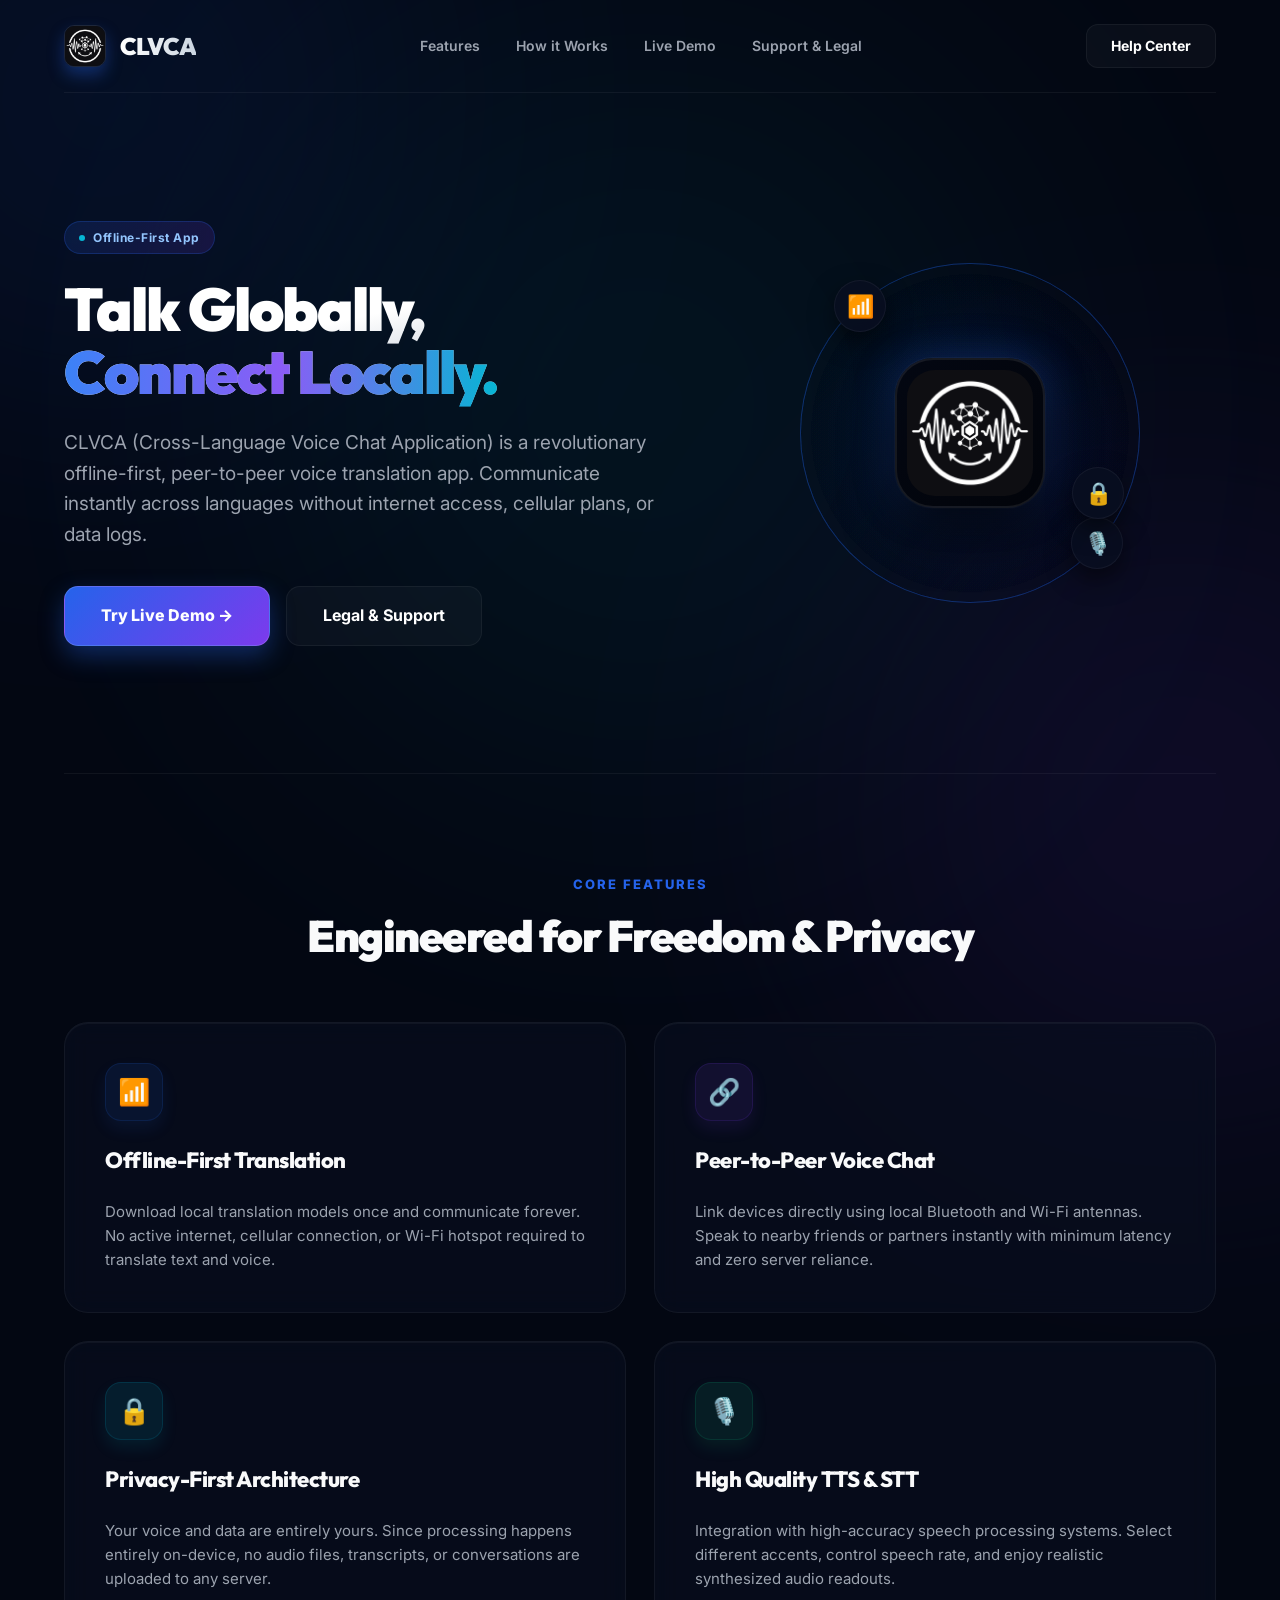
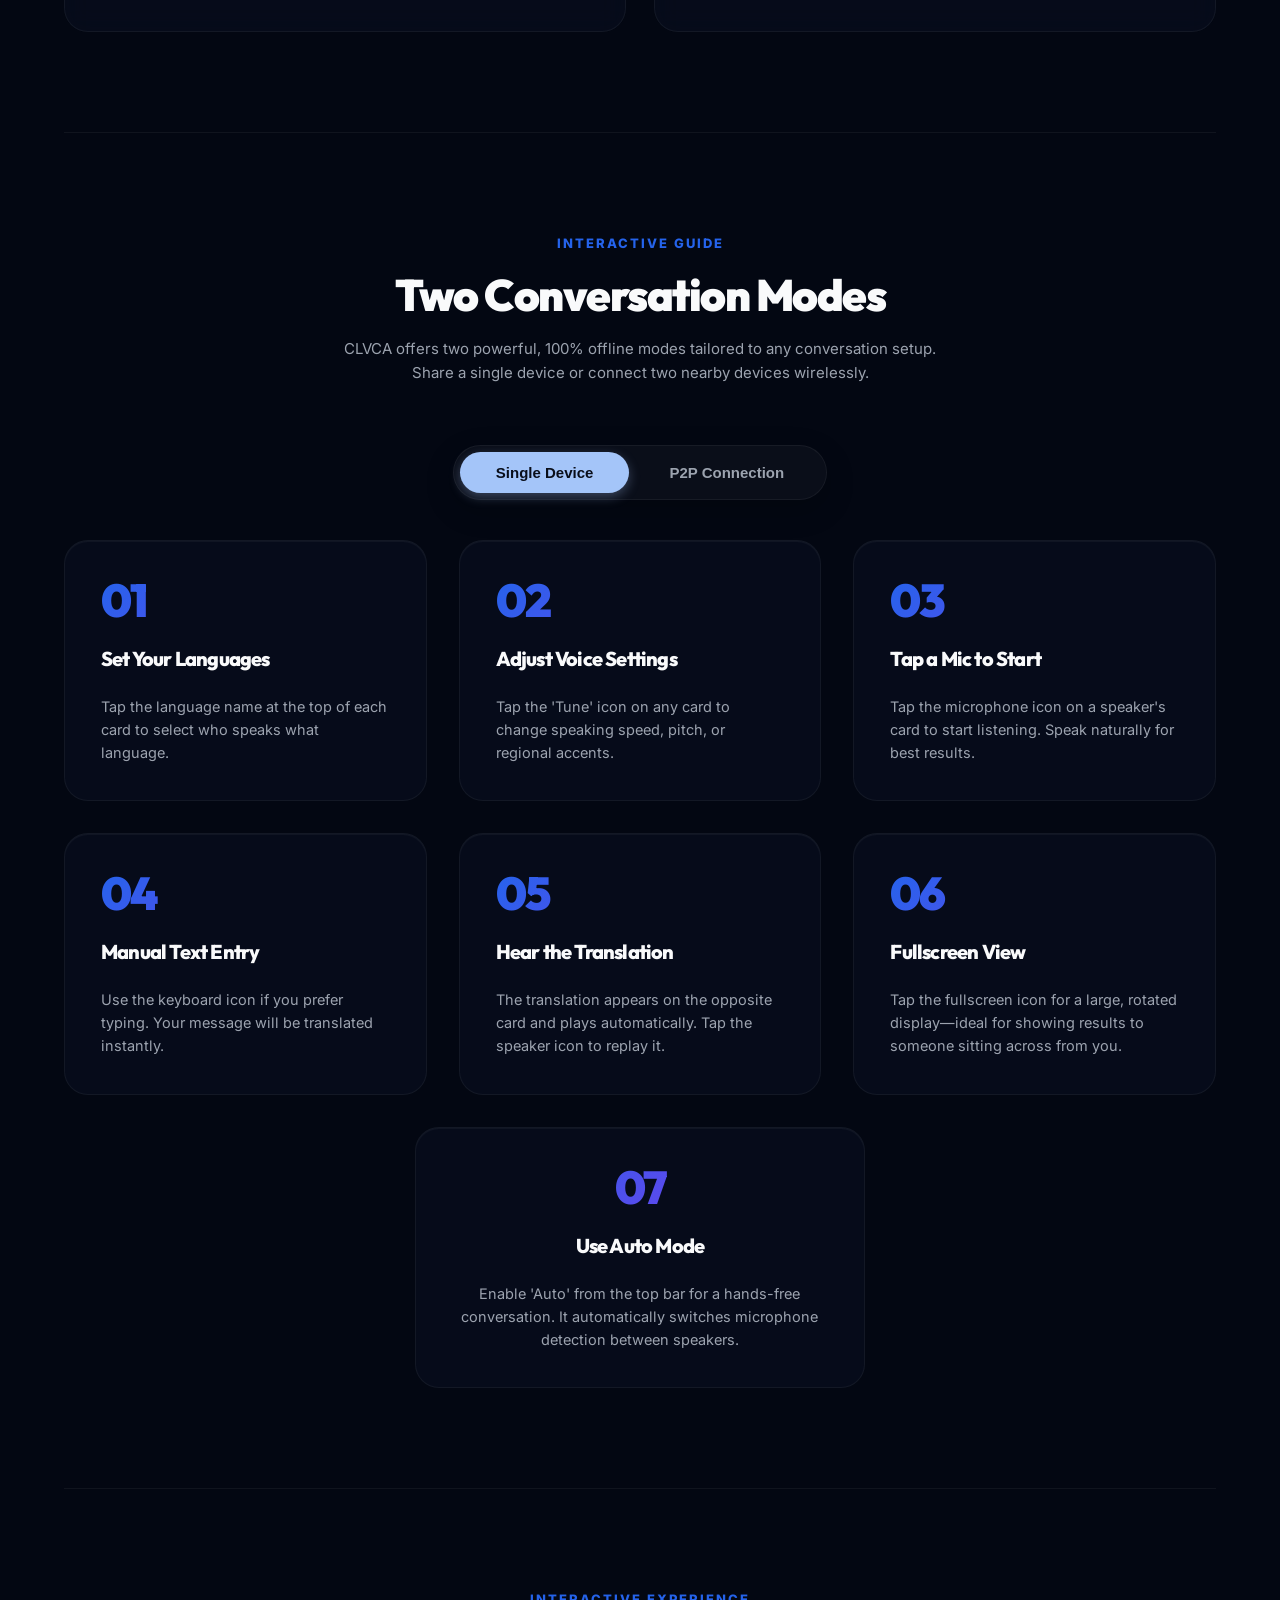
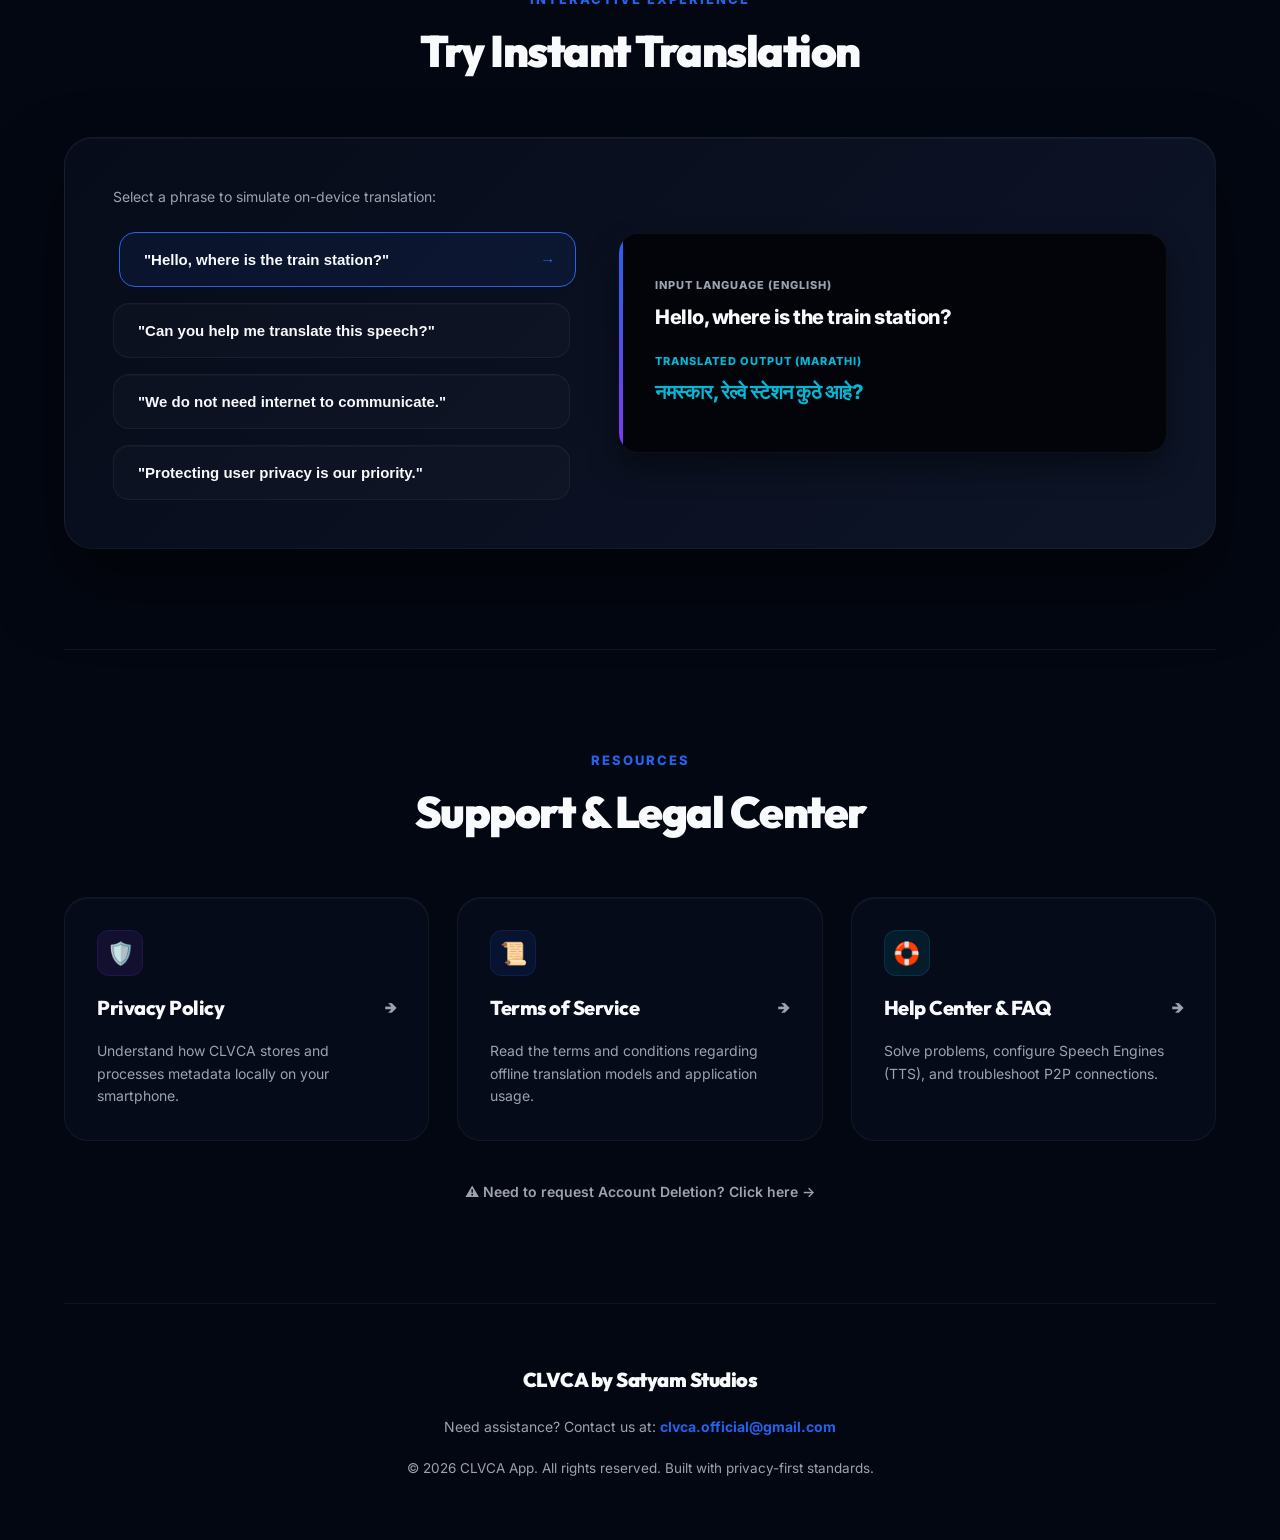
==== index.html @ e5e1c9d3 "update" ====
<!DOCTYPE html>
<html lang="en">
<head>
  <meta charset="UTF-8" />
  <meta name="viewport" content="width=device-width, initial-scale=1.0" />
  <title>CLVCA — Offline Voice Translation & Peer-to-Peer Chat App</title>
  
  <link href="https://fonts.googleapis.com/css2?family=Inter:wght@400;500;600&family=Outfit:wght@600;700;800;900&display=swap" rel="stylesheet" />
  <link rel="stylesheet" href="landing.css" />
</head>
<body>

  <!-- Background Decorative Glowing Blurs -->
  <div class="bg-glow glow-top-left"></div>
  <div class="bg-glow glow-center"></div>
  <div class="bg-glow glow-bottom-right"></div>

  <div class="app-container">
    
    <!-- Navbar -->
    <header class="navbar">
      <div class="logo-group">
        <img src="assets/icon_1024.png" alt="CLVCA Logo" class="app-logo" />
        <div class="brand-name">CLVCA</div>
      </div>
      <nav class="nav-links">
        <a href="#features" class="nav-link">Features</a>
        <a href="#how-it-works" class="nav-link">How it Works</a>
        <a href="#demo" class="nav-link">Live Demo</a>
        <a href="#support" class="nav-link">Support & Legal</a>
      </nav>
      <a href="#support" class="btn-nav-download">Help Center</a>
    </header>

    <!-- Hero Section -->
    <section class="hero-section">
      <div class="hero-content">
        <div class="badge-tag">Offline-First App</div>
        <h1 class="hero-title">
          Talk Globally,<br />
          <span>Connect Locally.</span>
        </h1>
        <p class="hero-desc">
          CLVCA (Cross-Language Voice Chat Application) is a revolutionary offline-first, peer-to-peer voice translation app. 
          Communicate instantly across languages without internet access, cellular plans, or data logs.
        </p>
        <div class="cta-group">
          <a href="#demo" class="btn-primary">
            Try Live Demo &rarr;
          </a>
          <a href="#support" class="btn-secondary">
            Legal & Support
          </a>
        </div>
      </div>
      
      <!-- Premium Brand/Connection Visual -->
      <div class="hero-visual">
        <div class="logo-showcase-container">
          <div class="radar-glow-ring ring-1"></div>
          <div class="radar-glow-ring ring-2"></div>
          <div class="radar-glow-ring ring-3"></div>
          <div class="app-logo-hub">
            <img src="assets/icon_1024.png" alt="CLVCA App Logo" class="showcase-logo-img" />
          </div>
          <div class="p2p-node node-1" title="Offline P2P Signal">📶</div>
          <div class="p2p-node node-2" title="Voice Processing">🎙️</div>
          <div class="p2p-node node-3" title="Privacy Secured">🔒</div>
        </div>
      </div>
    </section>

    <!-- Key Features Section -->
    <section class="features-section" id="features">
      <div class="section-header">
        <span class="section-subtitle">Core Features</span>
        <h2 class="section-title">Engineered for Freedom & Privacy</h2>
      </div>
      
      <div class="features-grid">
        <!-- Feature 1 -->
        <div class="feature-card">
          <div class="feature-icon-box">📶</div>
          <h3 class="feature-title">Offline-First Translation</h3>
          <p class="feature-desc">
            Download local translation models once and communicate forever. No active internet, cellular connection, or Wi-Fi hotspot required to translate text and voice.
          </p>
        </div>
        
        <!-- Feature 2 -->
        <div class="feature-card">
          <div class="feature-icon-box">🔗</div>
          <h3 class="feature-title">Peer-to-Peer Voice Chat</h3>
          <p class="feature-desc">
            Link devices directly using local Bluetooth and Wi-Fi antennas. Speak to nearby friends or partners instantly with minimum latency and zero server reliance.
          </p>
        </div>
        
        <!-- Feature 3 -->
        <div class="feature-card">
          <div class="feature-icon-box">🔒</div>
          <h3 class="feature-title">Privacy-First Architecture</h3>
          <p class="feature-desc">
            Your voice and data are entirely yours. Since processing happens entirely on-device, no audio files, transcripts, or conversations are uploaded to any server.
          </p>
        </div>
        
        <!-- Feature 4 -->
        <div class="feature-card">
          <div class="feature-icon-box">🎙️</div>
          <h3 class="feature-title">High Quality TTS & STT</h3>
          <p class="feature-desc">
            Integration with high-accuracy speech processing systems. Select different accents, control speech rate, and enjoy realistic synthesized audio readouts.
          </p>
        </div>
      </div>
    </section>

    <!-- How it works (Conversation Modes Guide) -->
    <section class="steps-section" id="how-it-works">
      <div class="section-header">
        <span class="section-subtitle">Interactive Guide</span>
        <h2 class="section-title">Two Conversation Modes</h2>
        <p style="color: var(--text-muted); max-width: 600px; margin: 0 auto; font-size: 15px;">
          CLVCA offers two powerful, 100% offline modes tailored to any conversation setup. Share a single device or connect two nearby devices wirelessly.
        </p>
      </div>

      <div class="mode-toggle-container">
        <div class="mode-toggle-pill">
          <button class="mode-btn-tab active" id="btn-single" onclick="switchGuide('single')">Single Device</button>
          <button class="mode-btn-tab" id="btn-p2p" onclick="switchGuide('p2p')">P2P Connection</button>
        </div>
      </div>

      <!-- Single Device Mode Guide -->
      <div class="steps-timeline" id="guide-single">
        <!-- Step 1 -->
        <div class="step-item">
          <span class="step-num">01</span>
          <h3 class="step-title">Set Your Languages</h3>
          <p class="step-desc">Tap the language name at the top of each card to select who speaks what language.</p>
        </div>
        <!-- Step 2 -->
        <div class="step-item">
          <span class="step-num">02</span>
          <h3 class="step-title">Adjust Voice Settings</h3>
          <p class="step-desc">Tap the 'Tune' icon on any card to change speaking speed, pitch, or regional accents.</p>
        </div>
        <!-- Step 3 -->
        <div class="step-item">
          <span class="step-num">03</span>
          <h3 class="step-title">Tap a Mic to Start</h3>
          <p class="step-desc">Tap the microphone icon on a speaker's card to start listening. Speak naturally for best results.</p>
        </div>
        <!-- Step 4 -->
        <div class="step-item">
          <span class="step-num">04</span>
          <h3 class="step-title">Manual Text Entry</h3>
          <p class="step-desc">Use the keyboard icon if you prefer typing. Your message will be translated instantly.</p>
        </div>
        <!-- Step 5 -->
        <div class="step-item">
          <span class="step-num">05</span>
          <h3 class="step-title">Hear the Translation</h3>
          <p class="step-desc">The translation appears on the opposite card and plays automatically. Tap the speaker icon to replay it.</p>
        </div>
        <!-- Step 6 -->
        <div class="step-item">
          <span class="step-num">06</span>
          <h3 class="step-title">Fullscreen View</h3>
          <p class="step-desc">Tap the fullscreen icon for a large, rotated display—ideal for showing results to someone sitting across from you.</p>
        </div>
        <!-- Step 7 -->
        <div class="step-item" style="grid-column: span 3; max-width: 450px; margin: 0 auto;">
          <span class="step-num" style="display: block; text-align: center;">07</span>
          <h3 class="step-title" style="text-align: center;">Use Auto Mode</h3>
          <p class="step-desc" style="text-align: center;">Enable 'Auto' from the top bar for a hands-free conversation. It automatically switches microphone detection between speakers.</p>
        </div>
      </div>

      <!-- P2P Connection Guide -->
      <div class="steps-timeline" id="guide-p2p" style="display: none;">
        <!-- Step 1 -->
        <div class="step-item">
          <span class="step-num">01</span>
          <h3 class="step-title">Wireless Setup</h3>
          <p class="step-desc">Ensure Bluetooth and Wi-Fi are ON on both devices. No internet is required, just active wireless antennas.</p>
        </div>
        <!-- Step 2 -->
        <div class="step-item">
          <span class="step-num">02</span>
          <h3 class="step-title">Start Hosting</h3>
          <p class="step-desc">One person taps 'Start Hosting' to become visible. This generates a unique device name for others to search.</p>
        </div>
        <!-- Step 3 -->
        <div class="step-item">
          <span class="step-num">03</span>
          <h3 class="step-title">Scan & Connect</h3>
          <p class="step-desc">The other person taps 'Join Friend' and scans the Host's QR code or selects their name from the list to pair instantly.</p>
        </div>
        <!-- Step 4 -->
        <div class="step-item">
          <span class="step-num">04</span>
          <h3 class="step-title">Secure Connection</h3>
          <p class="step-desc">Once paired, a secure offline link is established, and you are both redirected to the private chat room.</p>
        </div>
        <!-- Step 5 -->
        <div class="step-item">
          <span class="step-num">05</span>
          <h3 class="step-title">Personalize Settings</h3>
          <p class="step-desc">Tap the 'Tune' icon in the chat to select your language, choose a regional accent, or adjust speed and pitch.</p>
        </div>
        <!-- Step 6 -->
        <div class="step-item">
          <span class="step-num">06</span>
          <h3 class="step-title">Voice & Text Input</h3>
          <p class="step-desc">Use the microphone for real-time speech translation or the keyboard to type. Messages appear instantly on both screens.</p>
        </div>
        <!-- Step 7 -->
        <div class="step-item">
          <span class="step-num">07</span>
          <h3 class="step-title">Translation Quality</h3>
          <p class="step-desc">A 'Bolt' icon indicates high-quality offline translation. If a 'Download' icon appears, tap to install the local language model.</p>
        </div>
        <!-- Step 8 -->
        <div class="step-item">
          <span class="step-num">08</span>
          <h3 class="step-title">Session History</h3>
          <p class="step-desc">All your P2P conversations are saved locally. Revisit them anytime from the 'Recent P2P Chats' on the home screen.</p>
        </div>
        <!-- Step 9 -->
        <div class="step-item">
          <span class="step-num">09</span>
          <h3 class="step-title">End Session</h3>
          <p class="step-desc">Tap the disconnect button to safely end the chat. This closes the wireless P2P link and preserves your privacy.</p>
        </div>
      </div>
    </section>

    <!-- Live Demo Section -->
    <section class="demo-section" id="demo">
      <div class="section-header">
        <span class="section-subtitle">Interactive Experience</span>
        <h2 class="section-title">Try Instant Translation</h2>
      </div>
      
      <div class="demo-widget">
        <div class="demo-selector">
          <p style="color: var(--text-muted); font-size: 14px; margin-bottom: 8px;">Select a phrase to simulate on-device translation:</p>
          <button class="demo-btn active" onclick="playDemo(0, this)">
            <span>"Hello, where is the train station?"</span>
            <span class="btn-arrow">&rarr;</span>
          </button>
          <button class="demo-btn" onclick="playDemo(1, this)">
            <span>"Can you help me translate this speech?"</span>
            <span class="btn-arrow">&rarr;</span>
          </button>
          <button class="demo-btn" onclick="playDemo(2, this)">
            <span>"We do not need internet to communicate."</span>
            <span class="btn-arrow">&rarr;</span>
          </button>
          <button class="demo-btn" onclick="playDemo(3, this)">
            <span>"Protecting user privacy is our priority."</span>
            <span class="btn-arrow">&rarr;</span>
          </button>
        </div>
        
        <div class="demo-display" id="demo-display-box">
          <div class="demo-row">
            <div class="demo-row-lang">Input Language (English)</div>
            <div class="demo-row-text" id="demo-input-text">Hello, where is the train station?</div>
          </div>
          <div class="demo-row out" style="animation-delay: 0.6s;">
            <div class="demo-row-lang" style="color: var(--accent);">Translated Output (Marathi)</div>
            <div class="demo-row-text translation" id="demo-output-text">नमस्कार, रेल्वे स्टेशन कुठे आहे?</div>
          </div>
        </div>
      </div>
    </section>

    <!-- Support Center & Resource Section (Replacing the old link list) -->
    <section class="resources-section" id="support">
      <div class="section-header">
        <span class="section-subtitle">Resources</span>
        <h2 class="section-title">Support & Legal Center</h2>
      </div>
      
      <div class="resources-grid">
        <a href="privacy-policy.html" class="resource-card">
          <div class="resource-icon">🛡️</div>
          <h3 class="resource-title">
            <span>Privacy Policy</span>
            <span class="resource-arrow">&rarr;</span>
          </h3>
          <p class="resource-desc">
            Understand how CLVCA stores and processes metadata locally on your smartphone.
          </p>
        </a>

        <a href="terms.html" class="resource-card">
          <div class="resource-icon">📜</div>
          <h3 class="resource-title">
            <span>Terms of Service</span>
            <span class="resource-arrow">&rarr;</span>
          </h3>
          <p class="resource-desc">
            Read the terms and conditions regarding offline translation models and application usage.
          </p>
        </a>

        <a href="help.html" class="resource-card">
          <div class="resource-icon">🛟</div>
          <h3 class="resource-title">
            <span>Help Center & FAQ</span>
            <span class="resource-arrow">&rarr;</span>
          </h3>
          <p class="resource-desc">
            Solve problems, configure Speech Engines (TTS), and troubleshoot P2P connections.
          </p>
        </a>
      </div>
      
      <div class="extra-links">
        <a href="delete-account.html" class="extra-link">
          ⚠️ Need to request Account Deletion? Click here &rarr;
        </a>
      </div>
    </section>

    <!-- Footer -->
    <footer class="main-footer">
      <div class="footer-brand">CLVCA by Satyam Studios</div>
      <div class="footer-support">
        Need assistance? Contact us at: <strong>clvca.official@gmail.com</strong>
      </div>
      <div class="footer-copyright">
        &copy; 2026 CLVCA App. All rights reserved. Built with privacy-first standards.
      </div>
    </footer>

  </div>

  <!-- JavaScript to Handle Custom Translation Demo & Mode Toggles -->
  <script>
    // 1. Tab switching for Conversation Guides
    function switchGuide(mode) {
      const singleGuide = document.getElementById("guide-single");
      const p2pGuide = document.getElementById("guide-p2p");
      const btnSingle = document.getElementById("btn-single");
      const btnP2P = document.getElementById("btn-p2p");

      if (mode === 'single') {
        singleGuide.style.display = 'grid';
        p2pGuide.style.display = 'none';
        btnSingle.classList.add('active');
        btnP2P.classList.remove('active');
      } else {
        singleGuide.style.display = 'none';
        p2pGuide.style.display = 'grid';
        btnSingle.classList.remove('active');
        btnP2P.classList.add('active');
      }
    }

    // 2. Interactive Phrase Demo Widget
    const demoPhrases = [
      {
        eng: "Hello, where is the train station?",
        mar: "नमस्कार, रेल्वे स्टेशन कुठे आहे?"
      },
      {
        eng: "Can you help me translate this speech?",
        mar: "तुम्ही मला हे भाषण अनुवादित करण्यात मदत करू शकता का?"
      },
      {
        eng: "We do not need internet to communicate.",
        mar: "आपल्याला संवाद साधण्यासाठी इंटरनेटची आवश्यकता नाही."
      },
      {
        eng: "Protecting user privacy is our priority.",
        mar: "वापरकर्त्याच्या गोपनीयतेचे रक्षण करणे ही आमची प्राथमिकता आहे."
      }
    ];

    const inputLabelText = document.getElementById("demo-input-text");
    const outputLabelText = document.getElementById("demo-output-text");
    const displayBox = document.getElementById("demo-display-box");

    function playDemo(index, btnElement) {
      // Remove active class from buttons
      const buttons = document.querySelectorAll(".demo-btn");
      buttons.forEach(btn => btn.classList.remove("active"));
      btnElement.classList.add("active");

      // Animate display container refresh
      displayBox.style.opacity = "0.5";
      displayBox.style.transform = "scale(0.99)";
      
      setTimeout(() => {
        const item = demoPhrases[index];
        inputLabelText.innerText = item.eng;
        outputLabelText.innerText = item.mar;
        
        displayBox.style.opacity = "1";
        displayBox.style.transform = "scale(1)";
      }, 250);
    }
  </script>
</body>
</html>
---- landing.css ----
/* landing.css - Premium Stylesheet with Strong Brand Type */

@import url('https://fonts.googleapis.com/css2?family=Inter:wght@400;500;600&family=Outfit:wght@600;700;800;900&display=swap');

:root {
  --bg-dark: #030712;
  --bg-darker: #02040a;
  --primary: #2563eb;
  --primary-hover: #1d4ed8;
  --primary-glow: rgba(37, 99, 235, 0.35);
  --secondary: #7c3aed;
  --secondary-glow: rgba(124, 58, 237, 0.25);
  --accent: #06b6d4;
  --accent-glow: rgba(6, 182, 212, 0.25);
  --text-main: #f9fafb;
  --text-muted: #9ca3af;
  --card-bg: rgba(9, 15, 32, 0.6);
  --border-color: rgba(255, 255, 255, 0.05);
  --border-hover: rgba(37, 99, 235, 0.4);
  --success: #10b981;
}

* {
  margin: 0;
  padding: 0;
  box-sizing: border-box;
}

html {
  scroll-behavior: smooth;
}

body {
  font-family: 'Inter', -apple-system, sans-serif;
  background-color: var(--bg-dark);
  color: var(--text-main);
  min-height: 100vh;
  line-height: 1.6;
  overflow-x: hidden;
}

/* Headings with Strong Geometric Brand Type */
h1, h2, h3, h4, .brand-name, .hero-title, .section-title, .feature-title, .step-num, .step-title, .resource-title, .footer-brand {
  font-family: 'Outfit', sans-serif;
  font-weight: 800;
  letter-spacing: -0.04em;
}

/* Background Gradients & Glow effects */
.bg-glow {
  position: absolute;
  width: 600px;
  height: 600px;
  border-radius: 50%;
  filter: blur(160px);
  pointer-events: none;
  z-index: 0;
  opacity: 0.12;
}

.glow-top-left {
  background: var(--primary);
  top: -200px;
  left: -200px;
}

.glow-bottom-right {
  background: var(--secondary);
  bottom: -200px;
  right: -200px;
}

.glow-center {
  background: var(--accent);
  top: 45%;
  left: 50%;
  transform: translate(-50%, -50%);
  width: 700px;
  height: 700px;
  opacity: 0.08;
}

/* Wrapper & Layout */
.app-container {
  position: relative;
  width: 100%;
  max-width: 1200px;
  margin: 0 auto;
  padding: 0 24px;
  z-index: 1;
}

/* Navbar */
header.navbar {
  display: flex;
  justify-content: space-between;
  align-items: center;
  padding: 24px 0;
  border-bottom: 1px solid var(--border-color);
  position: relative;
}

.logo-group {
  display: flex;
  align-items: center;
  gap: 14px;
  text-decoration: none;
}

.app-logo {
  width: 42px;
  height: 42px;
  border-radius: 10px;
  object-fit: cover;
  box-shadow: 0 8px 16px var(--primary-glow);
  border: 1px solid rgba(255, 255, 255, 0.1);
}

.brand-name {
  font-size: 24px;
  font-weight: 900;
  background: linear-gradient(to right, #ffffff, #cbd5e1);
  -webkit-background-clip: text;
  -webkit-text-fill-color: transparent;
  letter-spacing: -1px;
}

.nav-links {
  display: flex;
  gap: 36px;
}

.nav-link {
  color: var(--text-muted);
  text-decoration: none;
  font-size: 14px;
  font-weight: 600;
  transition: color 0.2s ease;
}

.nav-link:hover {
  color: #ffffff;
}

.btn-nav-download {
  background: rgba(255, 255, 255, 0.03);
  color: #ffffff;
  padding: 10px 24px;
  border-radius: 12px;
  text-decoration: none;
  font-size: 14px;
  font-weight: 700;
  border: 1px solid var(--border-color);
  transition: all 0.2s ease;
}

.btn-nav-download:hover {
  background: #ffffff;
  color: #030712;
  transform: translateY(-1px);
}

/* Hero Section */
.hero-section {
  display: grid;
  grid-template-columns: 1.1fr 0.9fr;
  gap: 60px;
  align-items: center;
  padding: 100px 0;
  border-bottom: 1px solid var(--border-color);
}

.hero-content {
  display: flex;
  flex-direction: column;
  gap: 24px;
}

.badge-tag {
  display: inline-flex;
  align-items: center;
  align-self: flex-start;
  gap: 8px;
  background: linear-gradient(to right, rgba(37, 99, 235, 0.15), rgba(124, 58, 237, 0.15));
  border: 1px solid rgba(37, 99, 235, 0.25);
  color: #93c5fd;
  padding: 6px 14px;
  border-radius: 999px;
  font-size: 12px;
  font-weight: 700;
  letter-spacing: 0.5px;
}

.badge-tag::before {
  content: "";
  display: inline-block;
  width: 6px;
  height: 6px;
  background-color: var(--accent);
  border-radius: 50%;
  animation: pulse-ring 1.5s infinite;
}

@keyframes pulse-ring {
  0% { transform: scale(0.95); opacity: 0.5; }
  50% { transform: scale(1.25); opacity: 1; }
  100% { transform: scale(0.95); opacity: 0.5; }
}

.hero-title {
  font-size: 60px;
  font-weight: 900;
  line-height: 1.05;
  letter-spacing: -2px;
  background: linear-gradient(to bottom right, #ffffff 40%, #94a3b8 100%);
  -webkit-background-clip: text;
  -webkit-text-fill-color: transparent;
}

.hero-title span {
  background: linear-gradient(to right, #3b82f6, #8b5cf6, #06b6d4);
  -webkit-background-clip: text;
  -webkit-text-fill-color: transparent;
}

.hero-desc {
  font-size: 19px;
  color: var(--text-muted);
  line-height: 1.6;
  font-weight: 400;
}

.cta-group {
  display: flex;
  gap: 16px;
  margin-top: 12px;
}

.btn-primary {
  background: linear-gradient(135deg, var(--primary), var(--secondary));
  color: #ffffff;
  padding: 16px 36px;
  border-radius: 14px;
  text-decoration: none;
  font-size: 16px;
  font-weight: 800;
  display: inline-flex;
  align-items: center;
  gap: 10px;
  box-shadow: 0 10px 25px var(--primary-glow);
  transition: all 0.2s ease;
  border: 1px solid rgba(255, 255, 255, 0.15);
}

.btn-primary:hover {
  transform: translateY(-2px);
  box-shadow: 0 15px 30px var(--primary-glow);
}

.btn-secondary {
  background: rgba(255, 255, 255, 0.03);
  color: #ffffff;
  padding: 16px 36px;
  border-radius: 14px;
  text-decoration: none;
  font-size: 16px;
  font-weight: 700;
  display: inline-flex;
  align-items: center;
  gap: 10px;
  border: 1px solid var(--border-color);
  transition: all 0.2s ease;
}

.btn-secondary:hover {
  background: rgba(255, 255, 255, 0.06);
  border-color: rgba(255, 255, 255, 0.15);
  transform: translateY(-2px);
}

/* Premium Brand/Connection Radar Visual */
.hero-visual {
  display: flex;
  justify-content: center;
  align-items: center;
  position: relative;
  height: 480px;
}

.logo-showcase-container {
  position: relative;
  width: 340px;
  height: 340px;
  display: flex;
  justify-content: center;
  align-items: center;
}

/* Glowing background rings */
.radar-glow-ring {
  position: absolute;
  border-radius: 50%;
  border: 1px solid rgba(37, 99, 235, 0.15);
  background: radial-gradient(circle, rgba(37, 99, 235, 0.04) 0%, transparent 70%);
  animation: pulse-ring-expand 4s infinite linear;
}

.ring-1 {
  width: 100%;
  height: 100%;
  animation-delay: 0s;
}

.ring-2 {
  width: 100%;
  height: 100%;
  animation-delay: 1.3s;
}

.ring-3 {
  width: 100%;
  height: 100%;
  animation-delay: 2.6s;
}

@keyframes pulse-ring-expand {
  0% {
    transform: scale(0.3);
    opacity: 0;
  }
  10% {
    opacity: 1;
  }
  100% {
    transform: scale(1.3);
    opacity: 0;
  }
}

/* App Logo Hub in center */
.app-logo-hub {
  position: relative;
  width: 150px;
  height: 150px;
  border-radius: 38px;
  background: linear-gradient(135deg, var(--bg-dark), var(--bg-darker));
  border: 2px solid rgba(255, 255, 255, 0.08);
  padding: 10px;
  box-shadow: 0 25px 50px rgba(0, 0, 0, 0.8),
              0 0 0 1px rgba(255, 255, 255, 0.04),
              0 0 40px var(--primary-glow);
  display: flex;
  align-items: center;
  justify-content: center;
  z-index: 2;
  animation: float-logo 6s ease-in-out infinite;
}

.showcase-logo-img {
  width: 100%;
  height: 100%;
  object-fit: cover;
  border-radius: 28px;
}

@keyframes float-logo {
  0% {
    transform: translateY(0) rotate(0deg);
  }
  50% {
    transform: translateY(-10px) rotate(2deg);
  }
  100% {
    transform: translateY(0) rotate(0deg);
  }
}

/* Floating connection nodes */
.p2p-node {
  position: absolute;
  width: 52px;
  height: 52px;
  border-radius: 50%;
  background: rgba(9, 15, 32, 0.85);
  border: 1px solid var(--border-color);
  display: flex;
  align-items: center;
  justify-content: center;
  font-size: 22px;
  z-index: 3;
  box-shadow: 0 10px 25px rgba(0,0,0,0.5);
  backdrop-filter: blur(8px);
}

.node-1 {
  top: 5%;
  left: 10%;
  animation: float-node-1 7s ease-in-out infinite alternate;
}

.node-2 {
  bottom: 10%;
  right: 5%;
  animation: float-node-2 8s ease-in-out infinite alternate;
}

.node-3 {
  top: 60%;
  left: 80%;
  animation: float-node-3 6s ease-in-out infinite alternate;
}

@keyframes float-node-1 {
  0% { transform: translate(0, 0) scale(1); border-color: var(--border-color); }
  100% { transform: translate(12px, -18px) scale(1.05); border-color: var(--primary); box-shadow: 0 8px 25px var(--primary-glow); }
}

@keyframes float-node-2 {
  0% { transform: translate(0, 0) scale(1); border-color: var(--border-color); }
  100% { transform: translate(-18px, 12px) scale(1.05); border-color: var(--secondary); box-shadow: 0 8px 25px var(--secondary-glow); }
}

@keyframes float-node-3 {
  0% { transform: translate(0, 0) scale(1); border-color: var(--border-color); }
  100% { transform: translate(-12px, -15px) scale(1.05); border-color: var(--accent); box-shadow: 0 8px 25px var(--accent-glow); }
}

/* Key Features Grid */
.features-section {
  padding: 100px 0;
  border-bottom: 1px solid var(--border-color);
}

.section-header {
  text-align: center;
  max-width: 700px;
  margin: 0 auto 60px auto;
  display: flex;
  flex-direction: column;
  gap: 16px;
}

.section-subtitle {
  font-size: 13px;
  font-weight: 800;
  text-transform: uppercase;
  color: var(--primary);
  letter-spacing: 2px;
}

.section-title {
  font-size: 44px;
  font-weight: 900;
  letter-spacing: -1.5px;
  line-height: 1.15;
}

.features-grid {
  display: grid;
  grid-template-columns: repeat(2, 1fr);
  gap: 28px;
}

.feature-card {
  background: var(--card-bg);
  border: 1px solid var(--border-color);
  padding: 40px;
  border-radius: 24px;
  backdrop-filter: blur(12px);
  transition: all 0.3s cubic-bezier(0.16, 1, 0.3, 1);
  display: flex;
  flex-direction: column;
  gap: 22px;
  box-shadow: inset 0 1px 1px rgba(255, 255, 255, 0.05);
}

.feature-card:hover {
  transform: translateY(-4px);
  border-color: var(--border-hover);
  box-shadow: 0 20px 45px rgba(37, 99, 235, 0.05),
              inset 0 1px 1px rgba(255, 255, 255, 0.1);
}

.feature-icon-box {
  width: 58px;
  height: 58px;
  border-radius: 16px;
  background: rgba(37, 99, 235, 0.1);
  border: 1px solid rgba(37, 99, 235, 0.15);
  color: var(--primary);
  display: flex;
  align-items: center;
  justify-content: center;
  font-size: 26px;
  box-shadow: 0 8px 16px rgba(37, 99, 235, 0.1);
}

.feature-card:nth-child(2) .feature-icon-box {
  background: rgba(124, 58, 237, 0.1);
  border-color: rgba(124, 58, 237, 0.15);
  color: var(--secondary);
  box-shadow: 0 8px 16px rgba(124, 58, 237, 0.1);
}

.feature-card:nth-child(3) .feature-icon-box {
  background: rgba(6, 182, 212, 0.1);
  border-color: rgba(6, 182, 212, 0.15);
  color: var(--accent);
  box-shadow: 0 8px 16px rgba(6, 182, 212, 0.1);
}

.feature-card:nth-child(4) .feature-icon-box {
  background: rgba(16, 185, 129, 0.1);
  border-color: rgba(16, 185, 129, 0.15);
  color: var(--success);
  box-shadow: 0 8px 16px rgba(16, 185, 129, 0.1);
}

.feature-title {
  font-size: 22px;
  font-weight: 800;
  letter-spacing: -0.5px;
}

.feature-desc {
  color: var(--text-muted);
  font-size: 15px;
  line-height: 1.6;
}

/* How It Works (Steps) */
.steps-section {
  padding: 100px 0;
  border-bottom: 1px solid var(--border-color);
}

/* Conversation Mode Toggle */
.mode-toggle-container {
  display: flex;
  justify-content: center;
  margin-top: 30px;
  margin-bottom: 40px;
}

.mode-toggle-pill {
  display: flex;
  background: rgba(255, 255, 255, 0.03);
  border: 1px solid var(--border-color);
  padding: 6px;
  border-radius: 999px;
  gap: 4px;
  box-shadow: 0 10px 30px rgba(0, 0, 0, 0.2);
}

.mode-btn-tab {
  background: transparent;
  border: none;
  color: var(--text-muted);
  padding: 12px 36px;
  border-radius: 999px;
  font-size: 15px;
  font-weight: 700;
  cursor: pointer;
  transition: all 0.3s cubic-bezier(0.16, 1, 0.3, 1);
}

.mode-btn-tab:hover {
  color: #ffffff;
}

.mode-btn-tab.active {
  background: #a4c5f9;
  color: #090e1a;
  box-shadow: 0 4px 12px rgba(164, 197, 249, 0.3);
}

.steps-timeline {
  display: grid;
  grid-template-columns: repeat(3, 1fr);
  gap: 32px;
  margin-top: 40px;
}

.step-item {
  position: relative;
  background: var(--card-bg);
  border: 1px solid var(--border-color);
  padding: 36px;
  border-radius: 24px;
  display: flex;
  flex-direction: column;
  gap: 20px;
  box-shadow: inset 0 1px 1px rgba(255, 255, 255, 0.05);
  transition: all 0.3s ease;
}

.step-item:hover {
  transform: translateY(-2px);
  border-color: rgba(164, 197, 249, 0.3);
}

.step-num {
  font-size: 46px;
  font-weight: 900;
  background: linear-gradient(135deg, var(--primary), var(--secondary));
  -webkit-background-clip: text;
  -webkit-text-fill-color: transparent;
  line-height: 1;
}

.step-title {
  font-size: 20px;
  font-weight: 800;
}

.step-desc {
  color: var(--text-muted);
  font-size: 14.5px;
  line-height: 1.6;
}

/* Interactive Demo Widget */
.demo-section {
  padding: 100px 0;
  border-bottom: 1px solid var(--border-color);
}

.demo-widget {
  background: linear-gradient(135deg, rgba(8, 13, 28, 0.9), rgba(15, 23, 42, 0.9));
  border: 1px solid var(--border-color);
  border-radius: 28px;
  padding: 48px;
  display: grid;
  grid-template-columns: 1fr 1.2fr;
  gap: 48px;
  align-items: center;
  box-shadow: 0 35px 70px rgba(0, 0, 0, 0.5),
              inset 0 1px 1px rgba(255, 255, 255, 0.05);
}

.demo-selector {
  display: flex;
  flex-direction: column;
  gap: 16px;
}

.demo-btn {
  background: rgba(255, 255, 255, 0.02);
  border: 1px solid var(--border-color);
  padding: 18px 24px;
  border-radius: 16px;
  color: var(--text-main);
  font-size: 15px;
  font-weight: 700;
  text-align: left;
  cursor: pointer;
  transition: all 0.2s ease;
  display: flex;
  justify-content: space-between;
  align-items: center;
  box-shadow: inset 0 1px 1px rgba(255, 255, 255, 0.03);
}

.demo-btn:hover, .demo-btn.active {
  background: rgba(37, 99, 235, 0.08);
  border-color: var(--primary);
  transform: translateX(6px);
}

.demo-btn .btn-arrow {
  color: var(--primary);
  opacity: 0;
  transition: all 0.2s ease;
}

.demo-btn.active .btn-arrow, .demo-btn:hover .btn-arrow {
  opacity: 1;
  transform: translateX(4px);
}

.demo-display {
  background: #02040a;
  border: 1px solid var(--border-color);
  padding: 36px;
  border-radius: 20px;
  min-height: 220px;
  display: flex;
  flex-direction: column;
  justify-content: center;
  gap: 20px;
  position: relative;
  overflow: hidden;
  box-shadow: 0 15px 30px rgba(0,0,0,0.4);
}

.demo-display::before {
  content: "";
  position: absolute;
  top: 0;
  left: 0;
  width: 4px;
  height: 100%;
  background: linear-gradient(to bottom, var(--primary), var(--secondary));
}

.demo-row {
  opacity: 0;
  transform: translateY(8px);
  animation: demo-fade-in 0.4s ease forwards;
}

.demo-row.out {
  animation: demo-fade-in 0.4s ease forwards;
  animation-delay: 0.6s;
}

.demo-row-lang {
  font-size: 11px;
  font-weight: 800;
  color: var(--text-muted);
  text-transform: uppercase;
  margin-bottom: 6px;
  letter-spacing: 1px;
}

.demo-row-text {
  font-size: 20px;
  font-weight: 800;
  letter-spacing: -0.5px;
}

.demo-row-text.translation {
  color: var(--accent);
}

@keyframes demo-fade-in {
  to {
    opacity: 1;
    transform: translateY(0);
  }
}

/* Legal & Support Resources Hub */
.resources-section {
  padding: 100px 0;
  border-bottom: 1px solid var(--border-color);
}

.resources-grid {
  display: grid;
  grid-template-columns: repeat(3, 1fr);
  gap: 28px;
}

.resource-card {
  background: var(--card-bg);
  border: 1px solid var(--border-color);
  border-radius: 24px;
  padding: 32px;
  text-decoration: none;
  color: inherit;
  transition: all 0.3s cubic-bezier(0.16, 1, 0.3, 1);
  display: flex;
  flex-direction: column;
  gap: 16px;
  box-shadow: inset 0 1px 1px rgba(255, 255, 255, 0.05);
}

.resource-card:hover {
  transform: translateY(-4px);
  border-color: rgba(124, 58, 237, 0.4);
  box-shadow: 0 15px 35px rgba(124, 58, 237, 0.08),
              inset 0 1px 1px rgba(255, 255, 255, 0.1);
}

.resource-icon {
  width: 46px;
  height: 46px;
  border-radius: 12px;
  background: rgba(124, 58, 237, 0.1);
  border: 1px solid rgba(124, 58, 237, 0.15);
  color: var(--secondary);
  display: flex;
  align-items: center;
  justify-content: center;
  font-size: 22px;
}

.resource-card:nth-child(2) .resource-icon {
  background: rgba(37, 99, 235, 0.1);
  border-color: rgba(37, 99, 235, 0.15);
  color: var(--primary);
}

.resource-card:nth-child(3) .resource-icon {
  background: rgba(6, 182, 212, 0.1);
  border-color: rgba(6, 182, 212, 0.15);
  color: var(--accent);
}

.resource-title {
  font-size: 20px;
  font-weight: 800;
  display: flex;
  align-items: center;
  justify-content: space-between;
  letter-spacing: -0.5px;
}

.resource-arrow {
  font-size: 18px;
  transition: transform 0.2s ease;
  color: var(--text-muted);
}

.resource-card:hover .resource-arrow {
  transform: translateX(4px);
  color: white;
}

.resource-desc {
  color: var(--text-muted);
  font-size: 14px;
  line-height: 1.6;
}

.extra-links {
  display: flex;
  justify-content: center;
  margin-top: 40px;
  font-size: 14px;
}

.extra-link {
  color: var(--text-muted);
  text-decoration: none;
  transition: color 0.2s;
  display: flex;
  align-items: center;
  gap: 6px;
  font-weight: 600;
}

.extra-link:hover {
  color: #ef4444;
}

/* Footer styling */
footer.main-footer {
  padding: 60px 0;
  text-align: center;
  display: flex;
  flex-direction: column;
  gap: 20px;
}

.footer-brand {
  font-weight: 900;
  font-size: 20px;
  letter-spacing: -0.5px;
}

.footer-copyright {
  color: var(--text-muted);
  font-size: 13.5px;
}

.footer-support {
  font-size: 14px;
  color: var(--text-muted);
}

.footer-support strong {
  color: var(--primary);
}

/* Responsive design */
@media (max-width: 968px) {
  .hero-section {
    grid-template-columns: 1fr;
    gap: 50px;
    padding: 60px 0;
    text-align: center;
  }

  .badge-tag {
    align-self: center;
  }

  .hero-title {
    font-size: 44px;
  }

  .cta-group {
    justify-content: center;
  }

  .features-grid {
    grid-template-columns: 1fr;
  }

  .steps-timeline {
    grid-template-columns: 1fr;
    gap: 24px;
  }
  
  .step-item {
    grid-column: auto !important;
  }

  .demo-widget {
    grid-template-columns: 1fr;
    gap: 32px;
    padding: 28px;
  }

  .resources-grid {
    grid-template-columns: 1fr;
  }
  
  header.navbar {
    flex-direction: column;
    gap: 20px;
  }
  
  .hero-visual {
    height: 380px;
  }
}
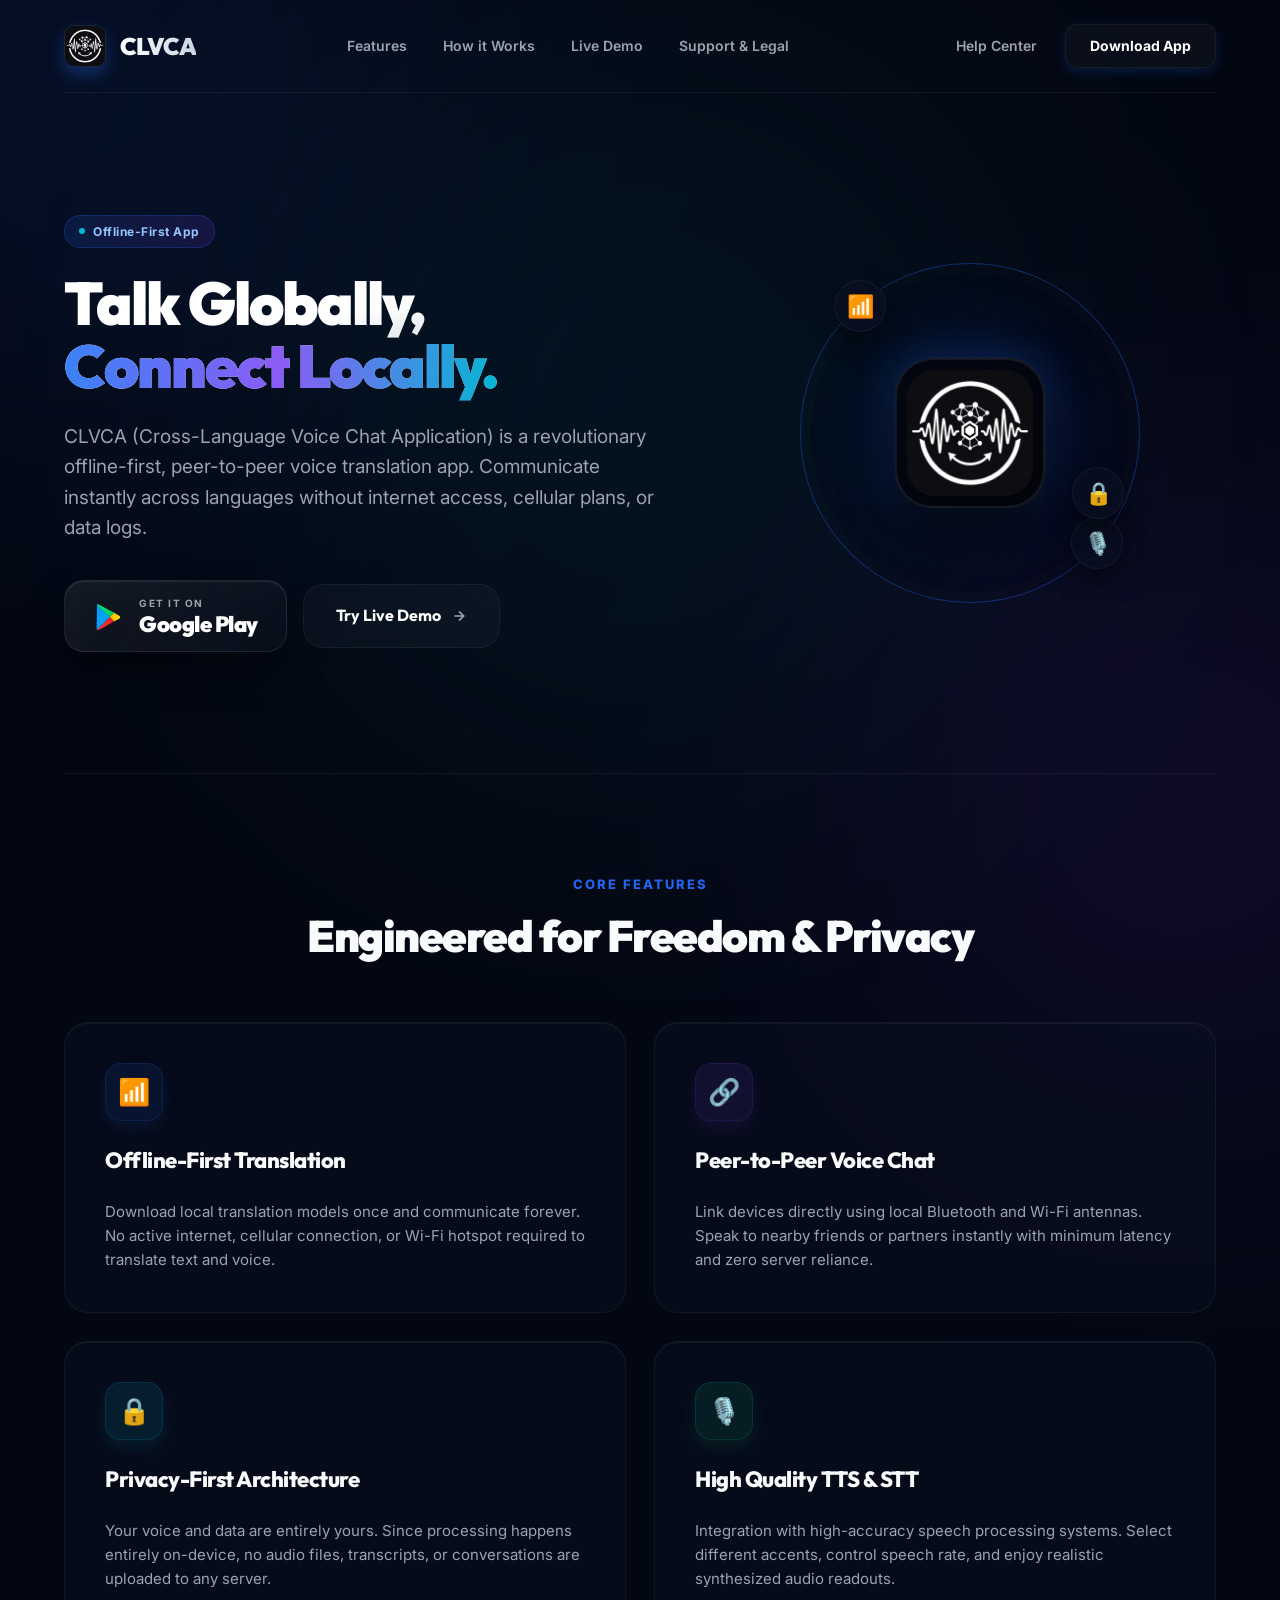
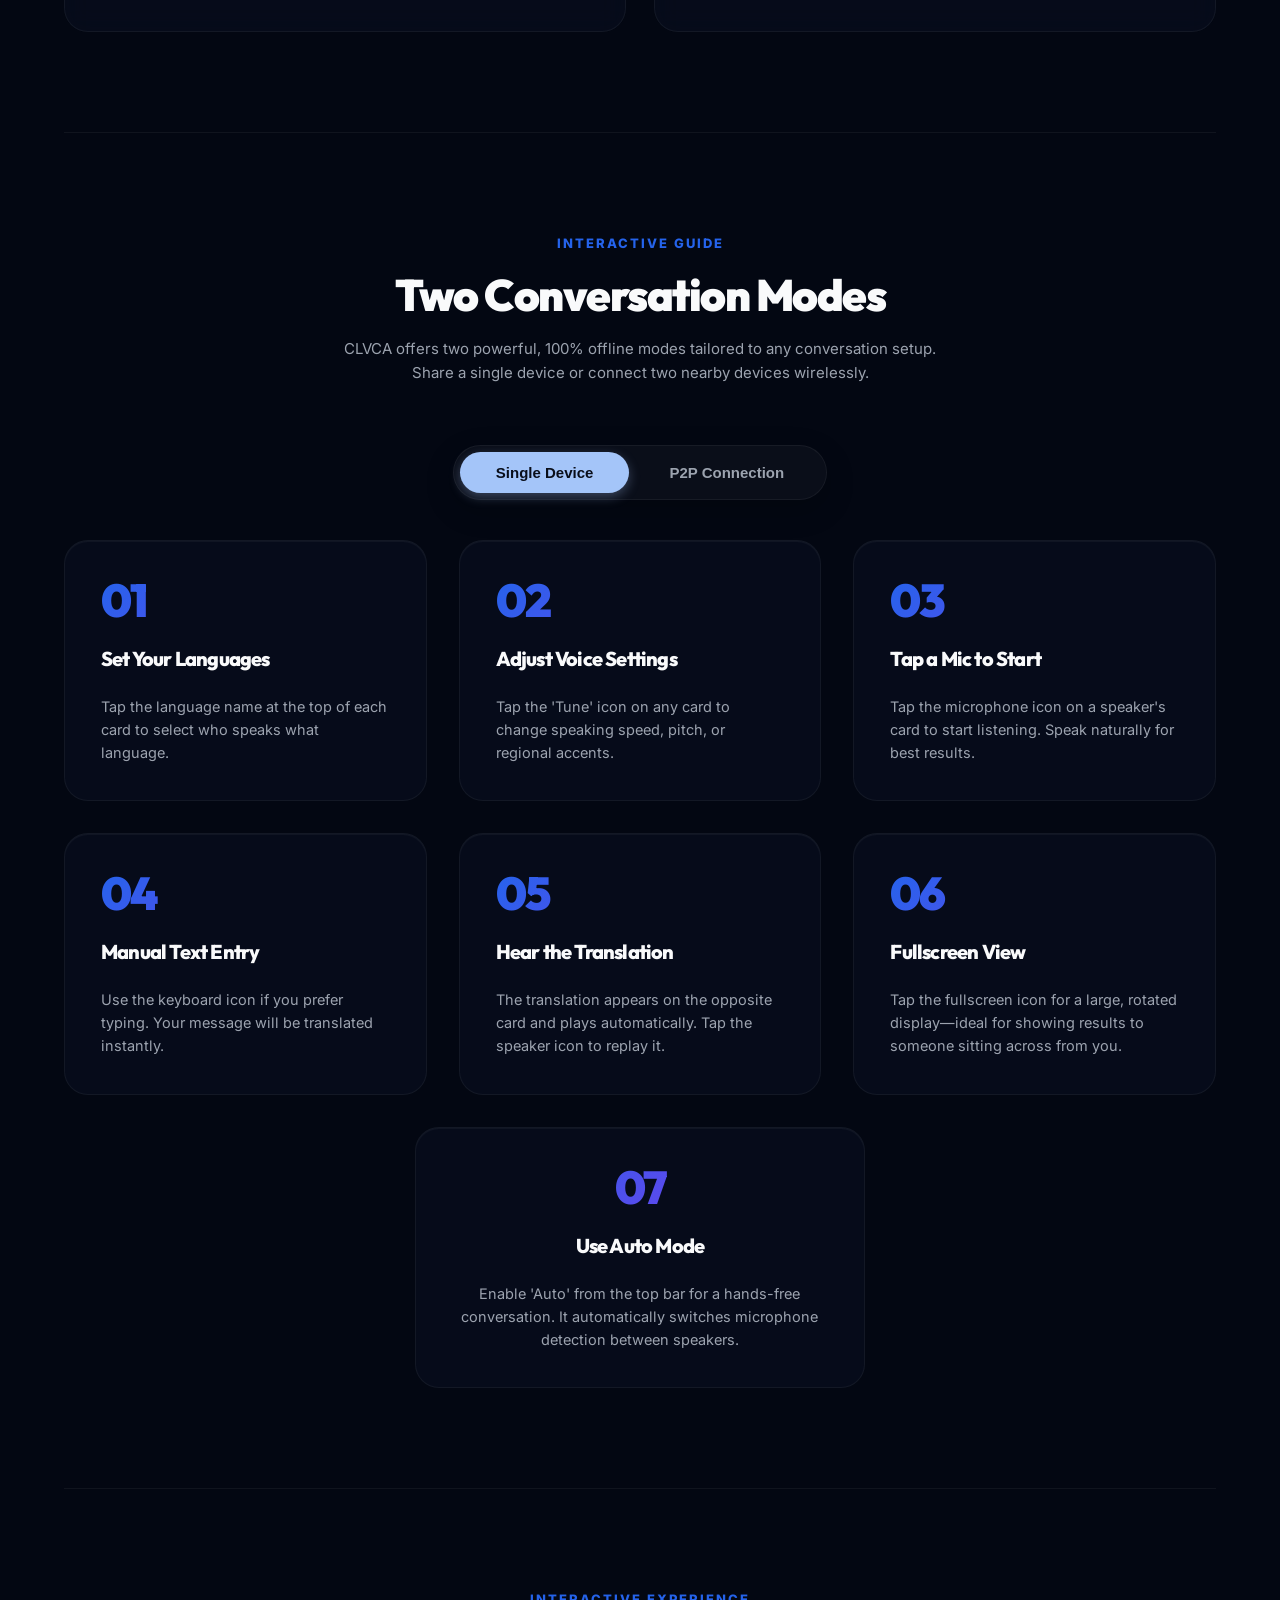
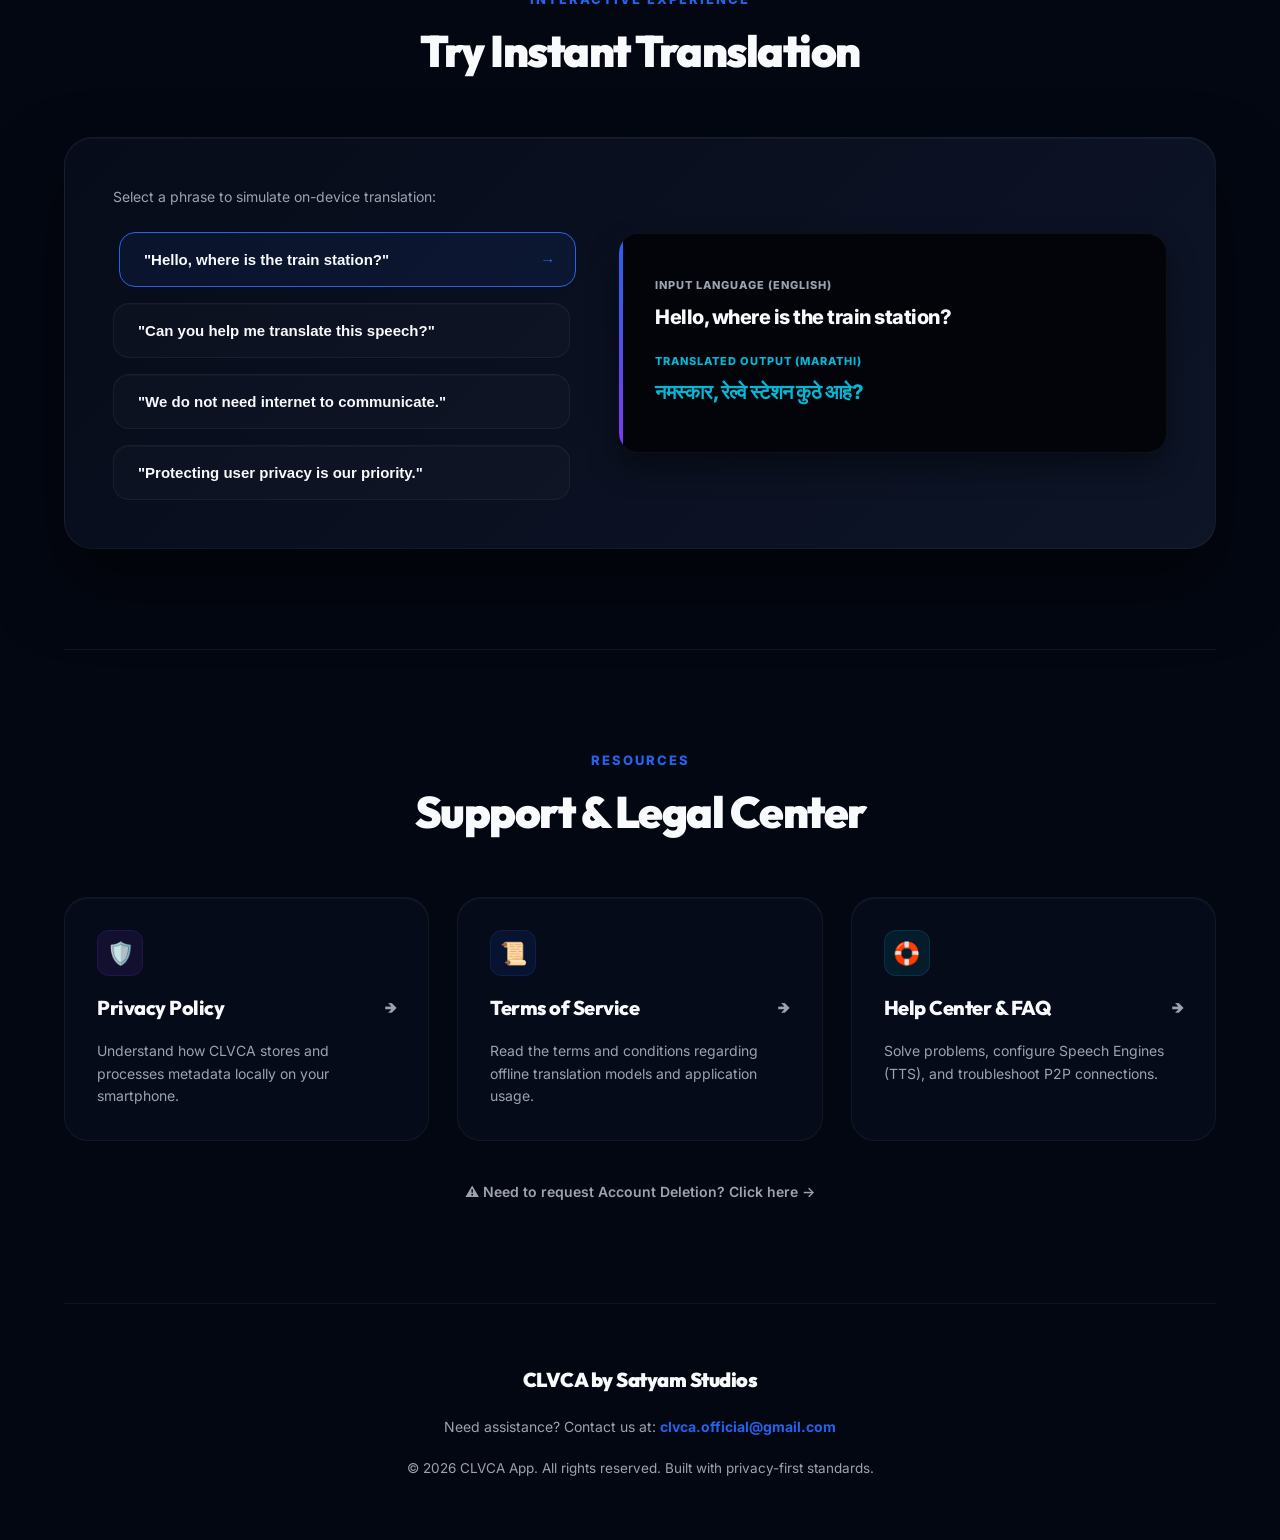
==== commit 26112919: "Add Download btn" ====
--- a/index.html
+++ b/index.html
@@ -17,58 +17,78 @@
 
   <div class="app-container">
     
-    <!-- Navbar -->
     <header class="navbar">
-      <div class="logo-group">
-        <img src="assets/icon_1024.png" alt="CLVCA Logo" class="app-logo" />
-        <div class="brand-name">CLVCA</div>
-      </div>
-      <nav class="nav-links">
-        <a href="#features" class="nav-link">Features</a>
-        <a href="#how-it-works" class="nav-link">How it Works</a>
-        <a href="#demo" class="nav-link">Live Demo</a>
-        <a href="#support" class="nav-link">Support & Legal</a>
-      </nav>
-      <a href="#support" class="btn-nav-download">Help Center</a>
-    </header>
-
-    <!-- Hero Section -->
-    <section class="hero-section">
-      <div class="hero-content">
-        <div class="badge-tag">Offline-First App</div>
-        <h1 class="hero-title">
-          Talk Globally,<br />
-          <span>Connect Locally.</span>
-        </h1>
-        <p class="hero-desc">
-          CLVCA (Cross-Language Voice Chat Application) is a revolutionary offline-first, peer-to-peer voice translation app. 
-          Communicate instantly across languages without internet access, cellular plans, or data logs.
-        </p>
-        <div class="cta-group">
-          <a href="#demo" class="btn-primary">
-            Try Live Demo &rarr;
-          </a>
-          <a href="#support" class="btn-secondary">
-            Legal & Support
-          </a>
-        </div>
-      </div>
-      
-      <!-- Premium Brand/Connection Visual -->
-      <div class="hero-visual">
-        <div class="logo-showcase-container">
-          <div class="radar-glow-ring ring-1"></div>
-          <div class="radar-glow-ring ring-2"></div>
-          <div class="radar-glow-ring ring-3"></div>
-          <div class="app-logo-hub">
-            <img src="assets/icon_1024.png" alt="CLVCA App Logo" class="showcase-logo-img" />
-          </div>
-          <div class="p2p-node node-1" title="Offline P2P Signal">📶</div>
-          <div class="p2p-node node-2" title="Voice Processing">🎙️</div>
-          <div class="p2p-node node-3" title="Privacy Secured">🔒</div>
-        </div>
-      </div>
-    </section>
+  <div class="logo-group">
+    <img src="assets/icon_1024.png" alt="CLVCA Logo" class="app-logo" />
+    <div class="brand-name">CLVCA</div>
+  </div>
+  <nav class="nav-links">
+    <a href="#features" class="nav-link">Features</a>
+    <a href="#how-it-works" class="nav-link">How it Works</a>
+    <a href="#demo" class="nav-link">Live Demo</a>
+    <a href="#support" class="nav-link">Support & Legal</a>
+  </nav>
+  <div class="nav-actions" style="display: flex; gap: 12px; align-items: center;">
+    <a href="#support" class="btn-nav-help">Help Center</a>
+    <a href="https://play.google.com/store/apps/details?id=com.satyamstudios.clvca" target="_blank" class="btn-nav-download">Download App</a>
+  </div>
+</header>
+
+<section class="hero-section">
+  <div class="hero-content">
+    <div class="badge-tag">Offline-First App</div>
+    <h1 class="hero-title">
+      Talk Globally,<br />
+      <span>Connect Locally.</span>
+    </h1>
+    <p class="hero-desc">
+      CLVCA (Cross-Language Voice Chat Application) is a revolutionary offline-first, peer-to-peer voice translation app. 
+      Communicate instantly across languages without internet access, cellular plans, or data logs.
+    </p>
+    <div class="cta-group">
+      <!-- Premium Play Store Badge Card -->
+      <a href="https://play.google.com/store/apps/details?id=com.satyamstudios.clvca" target="_blank" class="play-store-badge-card">
+        <div class="play-store-glow"></div>
+        <svg class="play-icon-svg" viewBox="0 0 24 24" fill="none" xmlns="http://www.w3.org/2000/svg">
+          <path d="M3.22852 2.15869C3.06852 2.31869 2.97852 2.58869 2.97852 2.92869V21.0787C2.97852 2.41869 3.06852 2.68869 3.22852 2.84869L3.30852 2.91869L13.4385 12.7987V13.0487L3.30852 22.9287L3.22852 22.9987C3.06852 23.1587 2.97852 23.4287 2.97852 23.7687" fill="url(#play_grad_1)"/>
+          <path d="M16.8285 16.1887L13.4385 12.9187V12.6687L16.8285 9.39868L16.9185 9.44868L20.9385 11.7387C22.0885 12.3887 22.0885 13.4487 20.9385 14.1087L16.9185 16.3987L16.8285 16.1887Z" fill="url(#play_grad_2)"/>
+          <path d="M16.9185 9.44868L13.4385 12.7987L3.30852 2.91869C3.64852 2.55869 4.22852 2.53869 4.90852 2.92869L16.9185 9.44868Z" fill="url(#play_grad_3)"/>
+          <path d="M16.9185 16.3987L4.90852 22.9187C4.22852 23.3087 3.64852 23.2887 3.30852 22.9287L13.4385 13.0487L16.9185 16.3987Z" fill="url(#play_grad_4)"/>
+          <defs>
+            <linearGradient id="play_grad_1" x1="2.97852" y1="12.9787" x2="13.4385" y2="12.9787" gradientUnits="userSpaceOnUse"><stop stop-color="#00A0FF"/><stop offset="1" stop-color="#00A1FF"/></linearGradient>
+            <linearGradient id="play_grad_2" x1="21.4385" y1="12.9787" x2="13.4385" y2="12.9787" gradientUnits="userSpaceOnUse"><stop stop-color="#FFE000"/><stop offset="1" stop-color="#FFB300"/></linearGradient>
+            <linearGradient id="play_grad_3" x1="3.30852" y1="2.91869" x2="16.9185" y2="9.44868" gradientUnits="userSpaceOnUse"><stop stop-color="#00F076"/><stop offset="1" stop-color="#04C963"/></linearGradient>
+            <linearGradient id="play_grad_4" x1="3.30852" y1="22.9287" x2="16.9185" y2="16.3987" gradientUnits="userSpaceOnUse"><stop stop-color="#FF3A44"/><stop offset="1" stop-color="#E31E24"/></linearGradient>
+          </defs>
+        </svg>
+        <div class="badge-text-group">
+          <span class="badge-sub">GET IT ON</span>
+          <span class="badge-main">Google Play</span>
+        </div>
+      </a>
+
+      <!-- Secondary Glass Button -->
+      <a href="#demo" class="btn-secondary-glass">
+        <span>Try Live Demo</span>
+        <svg class="arrow-icon" width="16" height="16" viewBox="0 0 24 24" fill="none" stroke="currentColor" stroke-width="2.5"><path d="M5 12h14M12 5l7 7-7 7"/></svg>
+      </a>
+    </div>
+  </div>
+  
+  <div class="hero-visual">
+    <div class="logo-showcase-container">
+      <div class="radar-glow-ring ring-1"></div>
+      <div class="radar-glow-ring ring-2"></div>
+      <div class="radar-glow-ring ring-3"></div>
+      <div class="app-logo-hub">
+        <img src="assets/icon_1024.png" alt="CLVCA App Logo" class="showcase-logo-img" />
+      </div>
+      <div class="p2p-node node-1" title="Offline P2P Signal">📶</div>
+      <div class="p2p-node node-2" title="Voice Processing">🎙️</div>
+      <div class="p2p-node node-3" title="Privacy Secured">🔒</div>
+    </div>
+  </div>
+</section>
 
     <!-- Key Features Section -->
     <section class="features-section" id="features">
--- a/landing.css
+++ b/landing.css
@@ -100,6 +100,188 @@
   position: relative;
 }
 
+/* Help Center Button Style */
+.btn-nav-help {
+  color: var(--text-muted);
+  text-decoration: none;
+  font-size: 14px;
+  font-weight: 600;
+  padding: 10px 16px;
+  transition: color 0.2s ease;
+}
+
+.btn-nav-help:hover {
+  color: #ffffff;
+}
+
+/* Download App Button Style */
+.btn-nav-download {
+  background: linear-gradient(135deg, var(--primary), var(--secondary));
+  color: #ffffff;
+  padding: 10px 24px;
+  border-radius: 12px;
+  text-decoration: none;
+  font-size: 14px;
+  font-weight: 700;
+  border: 1px solid rgba(255, 255, 255, 0.1);
+  box-shadow: 0 4px 12px rgba(37, 99, 235, 0.2);
+  transition: all 0.2s ease;
+}
+
+.btn-nav-download:hover {
+  background: linear-gradient(135deg, var(--primary-hover), #6d28d9);
+  color: #ffffff;
+  transform: translateY(-1px);
+  box-shadow: 0 6px 16px rgba(37, 99, 235, 0.35);
+}
+
+/* responsive adjust for new buttons */
+@media (max-width: 968px) {
+  .nav-actions {
+    flex-direction: column;
+    width: 100%;
+    gap: 10px;
+  }
+  .btn-nav-download {
+    width: 100%;
+    text-align: center;
+  }
+}
+
+/* Premium CTA Grid Layout */
+.cta-group {
+  display: flex;
+  align-items: center;
+  gap: 20px;
+  margin-top: 16px;
+}
+
+/* Custom Google Play Store Card Graphic */
+.play-store-badge-card {
+  position: relative;
+  display: flex;
+  align-items: center;
+  gap: 16px;
+  background: linear-gradient(135deg, rgba(255, 255, 255, 0.07) 0%, rgba(255, 255, 255, 0.02) 100%);
+  border: 1px solid rgba(255, 255, 255, 0.08);
+  padding: 14px 28px;
+  border-radius: 20px;
+  text-decoration: none;
+  cursor: pointer;
+  overflow: hidden;
+  box-shadow: 0 20px 40px rgba(0, 0, 0, 0.4), 
+              inset 0 1px 1px rgba(255, 255, 255, 0.1);
+  transition: all 0.4s cubic-bezier(0.16, 1, 0.3, 1);
+}
+
+/* Neon Back-Glow Effect */
+.play-store-glow {
+  position: absolute;
+  top: 50%;
+  left: 50%;
+  transform: translate(-50%, -50%);
+  width: 120%;
+  height: 120%;
+  background: radial-gradient(circle, rgba(37, 99, 235, 0.25) 0%, transparent 60%);
+  opacity: 0;
+  transition: opacity 0.4s ease;
+  pointer-events: none;
+}
+
+.play-icon-svg {
+  width: 30px;
+  height: 30px;
+  filter: drop-shadow(0 4px 8px rgba(0,0,0,0.3));
+  transition: transform 0.4s cubic-bezier(0.16, 1, 0.3, 1);
+}
+
+.badge-text-group {
+  display: flex;
+  flex-direction: column;
+  align-items: flex-start;
+}
+
+.badge-sub {
+  font-family: 'Inter', sans-serif;
+  font-size: 10px;
+  font-weight: 700;
+  color: var(--text-muted);
+  letter-spacing: 1.5px;
+  text-transform: uppercase;
+}
+
+.badge-main {
+  font-family: 'Outfit', sans-serif;
+  font-size: 22px;
+  font-weight: 900;
+  color: #ffffff;
+  letter-spacing: -0.5px;
+  line-height: 1.2;
+}
+
+/* Hover Physics for Premium Card */
+.play-store-badge-card:hover {
+  transform: translateY(-4px) scale(1.02);
+  border-color: rgba(37, 99, 235, 0.4);
+  box-shadow: 0 30px 60px rgba(37, 99, 235, 0.15), 
+              inset 0 1px 1px rgba(255, 255, 255, 0.2);
+}
+
+.play-store-badge-card:hover .play-store-glow {
+  opacity: 1;
+}
+
+.play-store-badge-card:hover .play-icon-svg {
+  transform: scale(1.1) rotate(-5deg);
+}
+
+/* Luxury Glass Secondary Button */
+.btn-secondary-glass {
+  display: inline-flex;
+  align-items: center;
+  gap: 10px;
+  background: rgba(255, 255, 255, 0.03);
+  border: 1px solid rgba(255, 255, 255, 0.05);
+  padding: 18px 32px;
+  border-radius: 20px;
+  color: #ffffff;
+  font-family: 'Outfit', sans-serif;
+  font-weight: 700;
+  font-size: 16px;
+  text-decoration: none;
+  backdrop-filter: blur(10px);
+  transition: all 0.3s ease;
+}
+
+.btn-secondary-glass .arrow-icon {
+  transition: transform 0.3s ease;
+  color: var(--text-muted);
+}
+
+.btn-secondary-glass:hover {
+  background: rgba(255, 255, 255, 0.07);
+  border-color: rgba(255, 255, 255, 0.15);
+  transform: translateY(-2px);
+}
+
+.btn-secondary-glass:hover .arrow-icon {
+  transform: translateX(4px);
+  color: #ffffff;
+}
+
+/* Responsive Fix */
+@media (max-width: 768px) {
+  .cta-group {
+    flex-direction: column;
+    align-items: stretch;
+    width: 100%;
+  }
+  .play-store-badge-card, .btn-secondary-glass {
+    justify-content: center;
+    width: 100%;
+  }
+}
+
 .logo-group {
   display: flex;
   align-items: center;
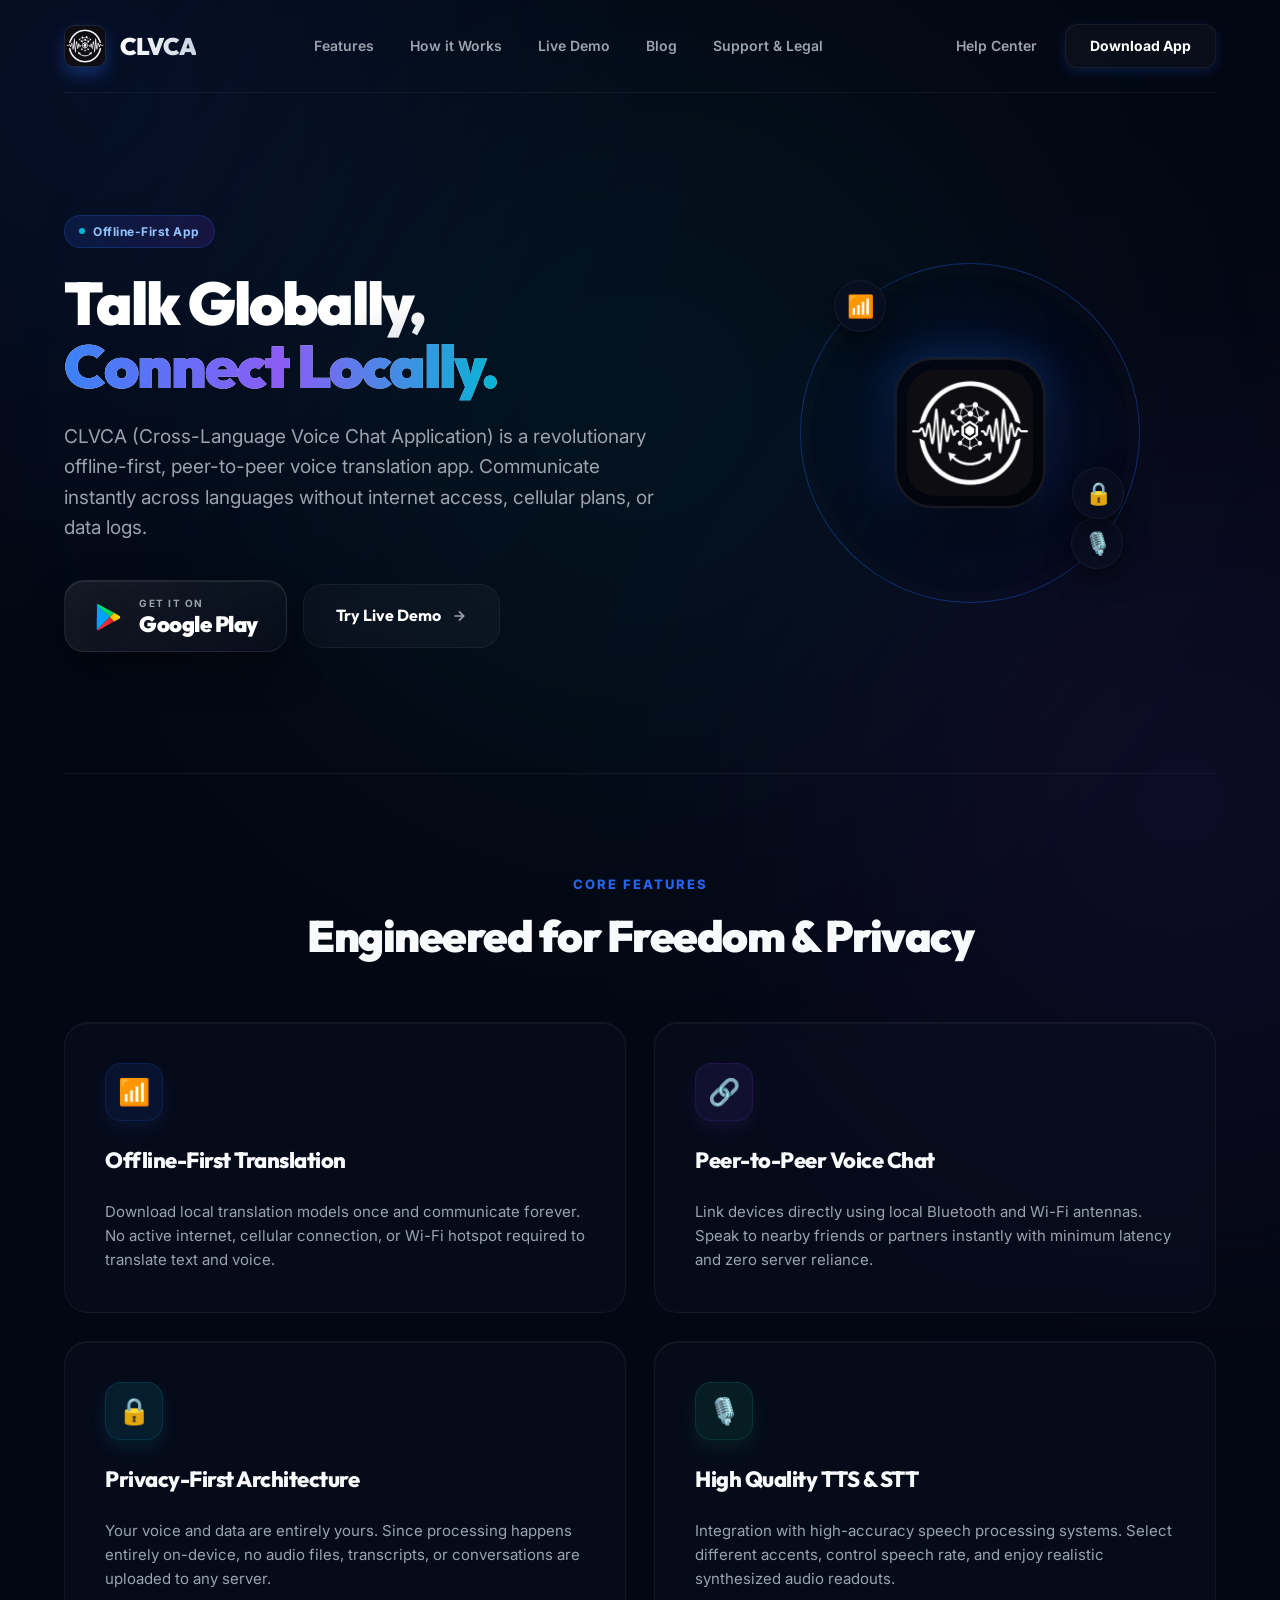
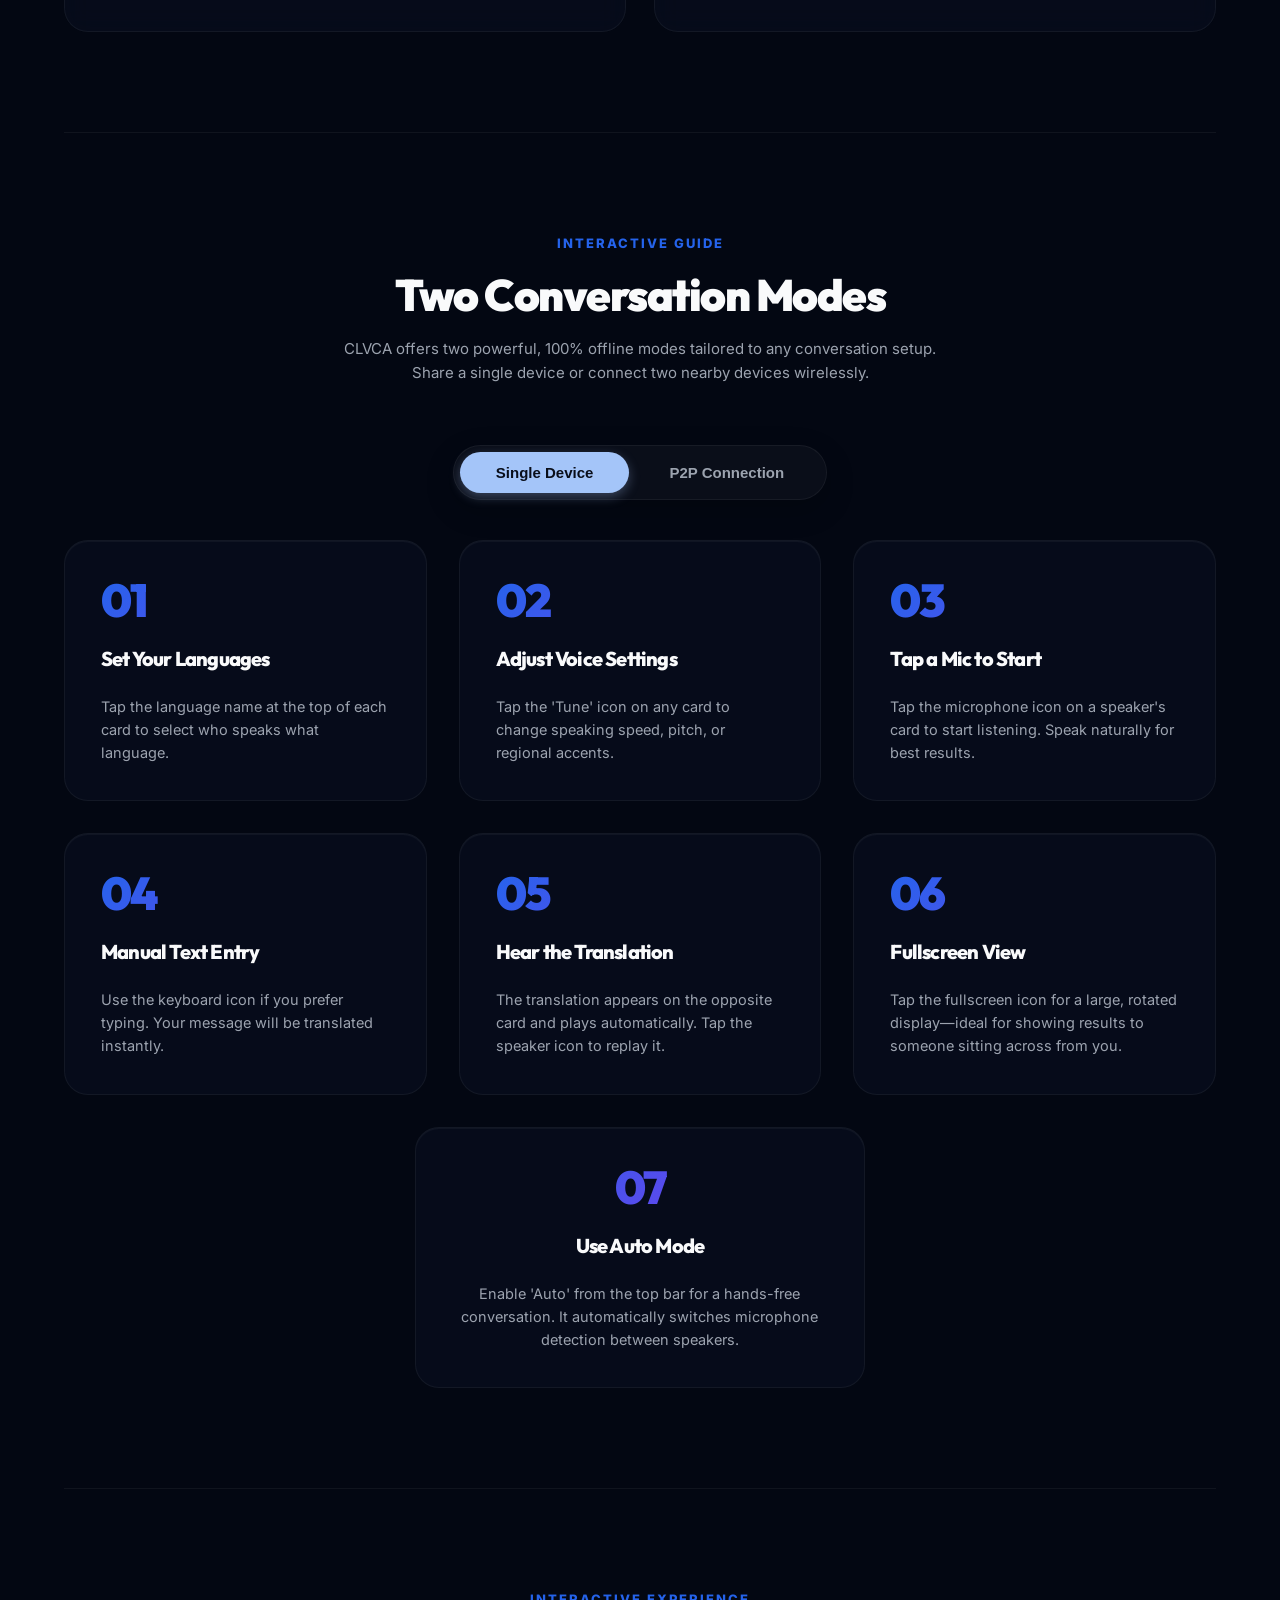
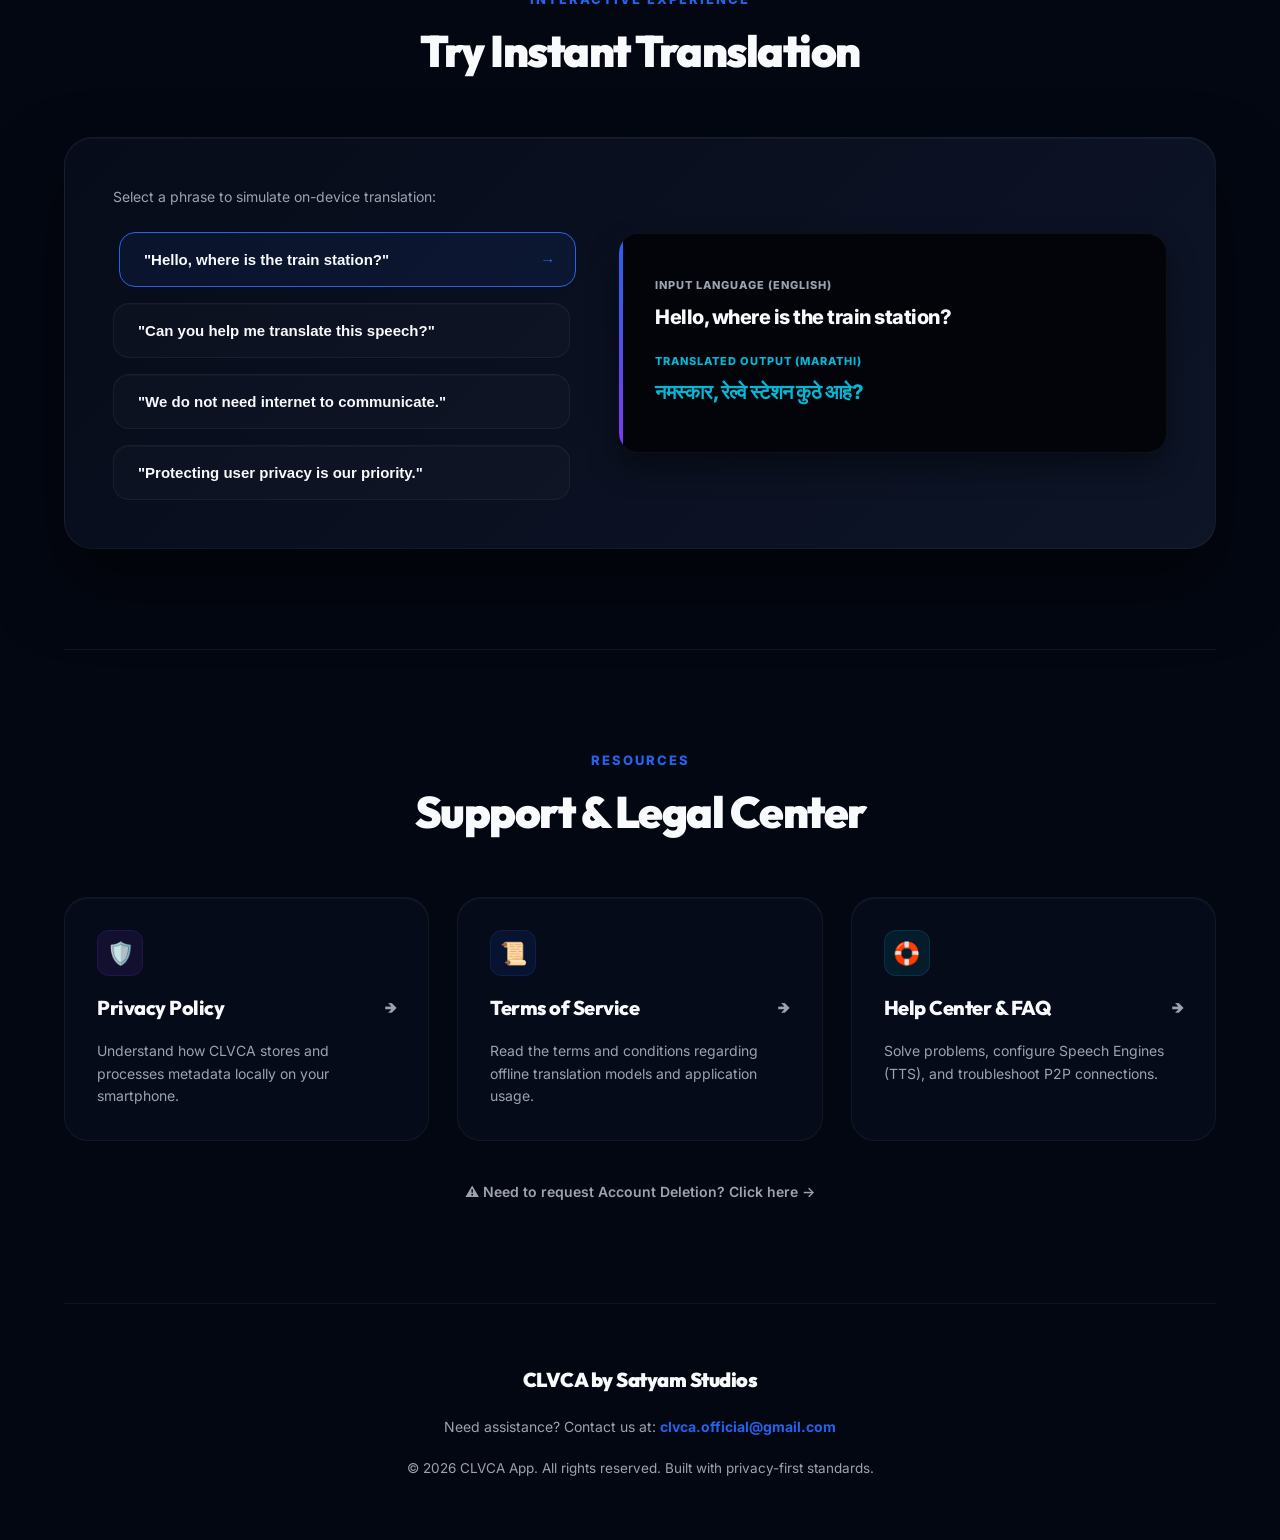
==== commit 046d8393: "Add CLVCA Learning Center blog" ====
--- a/index.html
+++ b/index.html
@@ -5,8 +5,41 @@
   <meta name="viewport" content="width=device-width, initial-scale=1.0" />
   <title>CLVCA — Offline Voice Translation & Peer-to-Peer Chat App</title>
   
+  <meta name="description" content="CLVCA is an offline-first voice translation and peer-to-peer chat app for private nearby conversations without mobile data." />
+  <meta name="keywords" content="offline voice translator, peer to peer chat, offline translation app, private voice translation, CLVCA" />
+  <meta name="author" content="Satyam Studios" />
+  <meta name="robots" content="index,follow,max-image-preview:large" />
+  <meta name="theme-color" content="#090e1a" />
+  <meta name="application-name" content="CLVCA" />
+  <meta name="apple-mobile-web-app-capable" content="yes" />
+  <meta name="apple-mobile-web-app-status-bar-style" content="black-translucent" />
+  <meta name="mobile-web-app-capable" content="yes" />
+  <meta name="format-detection" content="telephone=no" />
+  <link rel="canonical" href="https://satyam-gawali.github.io/clvca-app/" />
+  <link rel="manifest" href="/clvca-app/site.webmanifest" />
+  <link rel="icon" href="/clvca-app/assets/icons/favicon.ico" sizes="any" />
+  <link rel="icon" href="/clvca-app/assets/icons/favicon.svg" type="image/svg+xml" />
+  <link rel="icon" href="/clvca-app/assets/icons/favicon-96x96.png" type="image/png" sizes="96x96" />
+  <link rel="apple-touch-icon" href="/clvca-app/assets/icons/apple-touch-icon.png" />
+  <link rel="preconnect" href="https://fonts.googleapis.com" />
+  <link rel="preconnect" href="https://fonts.gstatic.com" crossorigin />
+  <link rel="dns-prefetch" href="https://play.google.com" />
+  <link rel="preload" href="assets/images/icon_1024.png" as="image" />
+  <meta property="og:title" content="CLVCA - Offline Voice Translation & Peer-to-Peer Chat App" />
+  <meta property="og:description" content="Translate and connect nearby with an offline-first, privacy-focused design." />
+  <meta property="og:image" content="https://satyam-gawali.github.io/clvca-app/assets/images/icon_1024.png" />
+  <meta property="og:url" content="https://satyam-gawali.github.io/clvca-app/" />
+  <meta property="og:type" content="website" />
+  <meta property="og:site_name" content="CLVCA" />
+  <meta name="twitter:card" content="summary_large_image" />
+  <meta name="twitter:title" content="CLVCA - Offline Voice Translation & Peer-to-Peer Chat App" />
+  <meta name="twitter:description" content="Offline-first voice translation for private nearby conversations." />
+  <meta name="twitter:image" content="https://satyam-gawali.github.io/clvca-app/assets/images/icon_1024.png" />
+  <script type="application/ld+json">
+    {"@context":"https://schema.org","@graph":[{"@type":"Organization","@id":"https://satyam-gawali.github.io/clvca-app/#organization","name":"Satyam Studios","url":"https://satyam-gawali.github.io/clvca-app/","logo":"https://satyam-gawali.github.io/clvca-app/assets/images/icon_1024.png"},{"@type":"WebSite","@id":"https://satyam-gawali.github.io/clvca-app/#website","url":"https://satyam-gawali.github.io/clvca-app/","name":"CLVCA","publisher":{"@id":"https://satyam-gawali.github.io/clvca-app/#organization"}},{"@type":"SoftwareApplication","name":"CLVCA","applicationCategory":"CommunicationApplication","operatingSystem":"Android","description":"Offline-first voice translation and peer-to-peer chat for nearby conversations.","image":"https://satyam-gawali.github.io/clvca-app/assets/images/icon_1024.png","downloadUrl":"https://play.google.com/store/apps/details?id=com.satyamstudios.clvca","author":{"@id":"https://satyam-gawali.github.io/clvca-app/#organization"}},{"@type":"MobileApplication","name":"CLVCA","operatingSystem":"Android","applicationCategory":"CommunicationApplication","installUrl":"https://play.google.com/store/apps/details?id=com.satyamstudios.clvca","url":"https://satyam-gawali.github.io/clvca-app/"}]}
+  </script>
   <link href="https://fonts.googleapis.com/css2?family=Inter:wght@400;500;600&family=Outfit:wght@600;700;800;900&display=swap" rel="stylesheet" />
-  <link rel="stylesheet" href="landing.css" />
+  <link rel="stylesheet" href="assets/css/landing.css" />
 </head>
 <body>
 
@@ -19,18 +52,19 @@
     
     <header class="navbar">
   <div class="logo-group">
-    <img src="assets/icon_1024.png" alt="CLVCA Logo" class="app-logo" />
+    <img src="assets/images/icon_1024.png" alt="CLVCA Logo" class="app-logo" />
     <div class="brand-name">CLVCA</div>
   </div>
   <nav class="nav-links">
     <a href="#features" class="nav-link">Features</a>
     <a href="#how-it-works" class="nav-link">How it Works</a>
     <a href="#demo" class="nav-link">Live Demo</a>
+    <a href="blog/" class="nav-link">Blog</a>
     <a href="#support" class="nav-link">Support & Legal</a>
   </nav>
   <div class="nav-actions" style="display: flex; gap: 12px; align-items: center;">
     <a href="#support" class="btn-nav-help">Help Center</a>
-    <a href="https://play.google.com/store/apps/details?id=com.satyamstudios.clvca" target="_blank" class="btn-nav-download">Download App</a>
+    <a href="https://play.google.com/store/apps/details?id=com.satyamstudios.clvca" target="_blank" rel="noopener noreferrer" class="btn-nav-download">Download App</a>
   </div>
 </header>
 
@@ -47,7 +81,7 @@
     </p>
     <div class="cta-group">
       <!-- Premium Play Store Badge Card -->
-      <a href="https://play.google.com/store/apps/details?id=com.satyamstudios.clvca" target="_blank" class="play-store-badge-card">
+      <a href="https://play.google.com/store/apps/details?id=com.satyamstudios.clvca" target="_blank" rel="noopener noreferrer" class="play-store-badge-card">
         <div class="play-store-glow"></div>
         <svg class="play-icon-svg" viewBox="0 0 24 24" fill="none" xmlns="http://www.w3.org/2000/svg">
           <path d="M3.22852 2.15869C3.06852 2.31869 2.97852 2.58869 2.97852 2.92869V21.0787C2.97852 2.41869 3.06852 2.68869 3.22852 2.84869L3.30852 2.91869L13.4385 12.7987V13.0487L3.30852 22.9287L3.22852 22.9987C3.06852 23.1587 2.97852 23.4287 2.97852 23.7687" fill="url(#play_grad_1)"/>
@@ -81,7 +115,7 @@
       <div class="radar-glow-ring ring-2"></div>
       <div class="radar-glow-ring ring-3"></div>
       <div class="app-logo-hub">
-        <img src="assets/icon_1024.png" alt="CLVCA App Logo" class="showcase-logo-img" />
+        <img src="assets/images/icon_1024.png" alt="CLVCA App Logo" class="showcase-logo-img" />
       </div>
       <div class="p2p-node node-1" title="Offline P2P Signal">📶</div>
       <div class="p2p-node node-2" title="Voice Processing">🎙️</div>
--- a/assets/css/landing.css
+++ b/assets/css/landing.css
@@ -0,0 +1,1111 @@
+/* landing.css - Premium Stylesheet with Strong Brand Type */
+
+@import url('https://fonts.googleapis.com/css2?family=Inter:wght@400;500;600&family=Outfit:wght@600;700;800;900&display=swap');
+
+:root {
+  --bg-dark: #030712;
+  --bg-darker: #02040a;
+  --primary: #2563eb;
+  --primary-hover: #1d4ed8;
+  --primary-glow: rgba(37, 99, 235, 0.35);
+  --secondary: #7c3aed;
+  --secondary-glow: rgba(124, 58, 237, 0.25);
+  --accent: #06b6d4;
+  --accent-glow: rgba(6, 182, 212, 0.25);
+  --text-main: #f9fafb;
+  --text-muted: #9ca3af;
+  --card-bg: rgba(9, 15, 32, 0.6);
+  --border-color: rgba(255, 255, 255, 0.05);
+  --border-hover: rgba(37, 99, 235, 0.4);
+  --success: #10b981;
+}
+
+* {
+  margin: 0;
+  padding: 0;
+  box-sizing: border-box;
+}
+
+html {
+  scroll-behavior: smooth;
+}
+
+body {
+  font-family: 'Inter', -apple-system, sans-serif;
+  background-color: var(--bg-dark);
+  color: var(--text-main);
+  min-height: 100vh;
+  line-height: 1.6;
+  overflow-x: hidden;
+}
+
+/* Headings with Strong Geometric Brand Type */
+h1, h2, h3, h4, .brand-name, .hero-title, .section-title, .feature-title, .step-num, .step-title, .resource-title, .footer-brand {
+  font-family: 'Outfit', sans-serif;
+  font-weight: 800;
+  letter-spacing: -0.04em;
+}
+
+/* Background Gradients & Glow effects */
+.bg-glow {
+  position: absolute;
+  width: 600px;
+  height: 600px;
+  border-radius: 50%;
+  filter: blur(160px);
+  pointer-events: none;
+  z-index: 0;
+  opacity: 0.12;
+}
+
+.glow-top-left {
+  background: var(--primary);
+  top: -200px;
+  left: -200px;
+}
+
+.glow-bottom-right {
+  background: var(--secondary);
+  bottom: -200px;
+  right: -200px;
+}
+
+.glow-center {
+  background: var(--accent);
+  top: 45%;
+  left: 50%;
+  transform: translate(-50%, -50%);
+  width: 700px;
+  height: 700px;
+  opacity: 0.08;
+}
+
+/* Wrapper & Layout */
+.app-container {
+  position: relative;
+  width: 100%;
+  max-width: 1200px;
+  margin: 0 auto;
+  padding: 0 24px;
+  z-index: 1;
+}
+
+/* Navbar */
+header.navbar {
+  display: flex;
+  justify-content: space-between;
+  align-items: center;
+  padding: 24px 0;
+  border-bottom: 1px solid var(--border-color);
+  position: relative;
+}
+
+/* Help Center Button Style */
+.btn-nav-help {
+  color: var(--text-muted);
+  text-decoration: none;
+  font-size: 14px;
+  font-weight: 600;
+  padding: 10px 16px;
+  transition: color 0.2s ease;
+}
+
+.btn-nav-help:hover {
+  color: #ffffff;
+}
+
+/* Download App Button Style */
+.btn-nav-download {
+  background: linear-gradient(135deg, var(--primary), var(--secondary));
+  color: #ffffff;
+  padding: 10px 24px;
+  border-radius: 12px;
+  text-decoration: none;
+  font-size: 14px;
+  font-weight: 700;
+  border: 1px solid rgba(255, 255, 255, 0.1);
+  box-shadow: 0 4px 12px rgba(37, 99, 235, 0.2);
+  transition: all 0.2s ease;
+}
+
+.btn-nav-download:hover {
+  background: linear-gradient(135deg, var(--primary-hover), #6d28d9);
+  color: #ffffff;
+  transform: translateY(-1px);
+  box-shadow: 0 6px 16px rgba(37, 99, 235, 0.35);
+}
+
+/* responsive adjust for new buttons */
+@media (max-width: 968px) {
+  .nav-actions {
+    flex-direction: column;
+    width: 100%;
+    gap: 10px;
+  }
+  .btn-nav-download {
+    width: 100%;
+    text-align: center;
+  }
+}
+
+/* Premium CTA Grid Layout */
+.cta-group {
+  display: flex;
+  align-items: center;
+  gap: 20px;
+  margin-top: 16px;
+}
+
+/* Custom Google Play Store Card Graphic */
+.play-store-badge-card {
+  position: relative;
+  display: flex;
+  align-items: center;
+  gap: 16px;
+  background: linear-gradient(135deg, rgba(255, 255, 255, 0.07) 0%, rgba(255, 255, 255, 0.02) 100%);
+  border: 1px solid rgba(255, 255, 255, 0.08);
+  padding: 14px 28px;
+  border-radius: 20px;
+  text-decoration: none;
+  cursor: pointer;
+  overflow: hidden;
+  box-shadow: 0 20px 40px rgba(0, 0, 0, 0.4), 
+              inset 0 1px 1px rgba(255, 255, 255, 0.1);
+  transition: all 0.4s cubic-bezier(0.16, 1, 0.3, 1);
+}
+
+/* Neon Back-Glow Effect */
+.play-store-glow {
+  position: absolute;
+  top: 50%;
+  left: 50%;
+  transform: translate(-50%, -50%);
+  width: 120%;
+  height: 120%;
+  background: radial-gradient(circle, rgba(37, 99, 235, 0.25) 0%, transparent 60%);
+  opacity: 0;
+  transition: opacity 0.4s ease;
+  pointer-events: none;
+}
+
+.play-icon-svg {
+  width: 30px;
+  height: 30px;
+  filter: drop-shadow(0 4px 8px rgba(0,0,0,0.3));
+  transition: transform 0.4s cubic-bezier(0.16, 1, 0.3, 1);
+}
+
+.badge-text-group {
+  display: flex;
+  flex-direction: column;
+  align-items: flex-start;
+}
+
+.badge-sub {
+  font-family: 'Inter', sans-serif;
+  font-size: 10px;
+  font-weight: 700;
+  color: var(--text-muted);
+  letter-spacing: 1.5px;
+  text-transform: uppercase;
+}
+
+.badge-main {
+  font-family: 'Outfit', sans-serif;
+  font-size: 22px;
+  font-weight: 900;
+  color: #ffffff;
+  letter-spacing: -0.5px;
+  line-height: 1.2;
+}
+
+/* Hover Physics for Premium Card */
+.play-store-badge-card:hover {
+  transform: translateY(-4px) scale(1.02);
+  border-color: rgba(37, 99, 235, 0.4);
+  box-shadow: 0 30px 60px rgba(37, 99, 235, 0.15), 
+              inset 0 1px 1px rgba(255, 255, 255, 0.2);
+}
+
+.play-store-badge-card:hover .play-store-glow {
+  opacity: 1;
+}
+
+.play-store-badge-card:hover .play-icon-svg {
+  transform: scale(1.1) rotate(-5deg);
+}
+
+/* Luxury Glass Secondary Button */
+.btn-secondary-glass {
+  display: inline-flex;
+  align-items: center;
+  gap: 10px;
+  background: rgba(255, 255, 255, 0.03);
+  border: 1px solid rgba(255, 255, 255, 0.05);
+  padding: 18px 32px;
+  border-radius: 20px;
+  color: #ffffff;
+  font-family: 'Outfit', sans-serif;
+  font-weight: 700;
+  font-size: 16px;
+  text-decoration: none;
+  backdrop-filter: blur(10px);
+  transition: all 0.3s ease;
+}
+
+.btn-secondary-glass .arrow-icon {
+  transition: transform 0.3s ease;
+  color: var(--text-muted);
+}
+
+.btn-secondary-glass:hover {
+  background: rgba(255, 255, 255, 0.07);
+  border-color: rgba(255, 255, 255, 0.15);
+  transform: translateY(-2px);
+}
+
+.btn-secondary-glass:hover .arrow-icon {
+  transform: translateX(4px);
+  color: #ffffff;
+}
+
+/* Responsive Fix */
+@media (max-width: 768px) {
+  .cta-group {
+    flex-direction: column;
+    align-items: stretch;
+    width: 100%;
+  }
+  .play-store-badge-card, .btn-secondary-glass {
+    justify-content: center;
+    width: 100%;
+  }
+}
+
+.logo-group {
+  display: flex;
+  align-items: center;
+  gap: 14px;
+  text-decoration: none;
+}
+
+.app-logo {
+  width: 42px;
+  height: 42px;
+  border-radius: 10px;
+  object-fit: cover;
+  box-shadow: 0 8px 16px var(--primary-glow);
+  border: 1px solid rgba(255, 255, 255, 0.1);
+}
+
+.brand-name {
+  font-size: 24px;
+  font-weight: 900;
+  background: linear-gradient(to right, #ffffff, #cbd5e1);
+  -webkit-background-clip: text;
+  -webkit-text-fill-color: transparent;
+  letter-spacing: -1px;
+}
+
+.nav-links {
+  display: flex;
+  gap: 36px;
+}
+
+.nav-link {
+  color: var(--text-muted);
+  text-decoration: none;
+  font-size: 14px;
+  font-weight: 600;
+  transition: color 0.2s ease;
+}
+
+.nav-link:hover {
+  color: #ffffff;
+}
+
+.btn-nav-download {
+  background: rgba(255, 255, 255, 0.03);
+  color: #ffffff;
+  padding: 10px 24px;
+  border-radius: 12px;
+  text-decoration: none;
+  font-size: 14px;
+  font-weight: 700;
+  border: 1px solid var(--border-color);
+  transition: all 0.2s ease;
+}
+
+.btn-nav-download:hover {
+  background: #ffffff;
+  color: #030712;
+  transform: translateY(-1px);
+}
+
+/* Hero Section */
+.hero-section {
+  display: grid;
+  grid-template-columns: 1.1fr 0.9fr;
+  gap: 60px;
+  align-items: center;
+  padding: 100px 0;
+  border-bottom: 1px solid var(--border-color);
+}
+
+.hero-content {
+  display: flex;
+  flex-direction: column;
+  gap: 24px;
+}
+
+.badge-tag {
+  display: inline-flex;
+  align-items: center;
+  align-self: flex-start;
+  gap: 8px;
+  background: linear-gradient(to right, rgba(37, 99, 235, 0.15), rgba(124, 58, 237, 0.15));
+  border: 1px solid rgba(37, 99, 235, 0.25);
+  color: #93c5fd;
+  padding: 6px 14px;
+  border-radius: 999px;
+  font-size: 12px;
+  font-weight: 700;
+  letter-spacing: 0.5px;
+}
+
+.badge-tag::before {
+  content: "";
+  display: inline-block;
+  width: 6px;
+  height: 6px;
+  background-color: var(--accent);
+  border-radius: 50%;
+  animation: pulse-ring 1.5s infinite;
+}
+
+@keyframes pulse-ring {
+  0% { transform: scale(0.95); opacity: 0.5; }
+  50% { transform: scale(1.25); opacity: 1; }
+  100% { transform: scale(0.95); opacity: 0.5; }
+}
+
+.hero-title {
+  font-size: 60px;
+  font-weight: 900;
+  line-height: 1.05;
+  letter-spacing: -2px;
+  background: linear-gradient(to bottom right, #ffffff 40%, #94a3b8 100%);
+  -webkit-background-clip: text;
+  -webkit-text-fill-color: transparent;
+}
+
+.hero-title span {
+  background: linear-gradient(to right, #3b82f6, #8b5cf6, #06b6d4);
+  -webkit-background-clip: text;
+  -webkit-text-fill-color: transparent;
+}
+
+.hero-desc {
+  font-size: 19px;
+  color: var(--text-muted);
+  line-height: 1.6;
+  font-weight: 400;
+}
+
+.cta-group {
+  display: flex;
+  gap: 16px;
+  margin-top: 12px;
+}
+
+.btn-primary {
+  background: linear-gradient(135deg, var(--primary), var(--secondary));
+  color: #ffffff;
+  padding: 16px 36px;
+  border-radius: 14px;
+  text-decoration: none;
+  font-size: 16px;
+  font-weight: 800;
+  display: inline-flex;
+  align-items: center;
+  gap: 10px;
+  box-shadow: 0 10px 25px var(--primary-glow);
+  transition: all 0.2s ease;
+  border: 1px solid rgba(255, 255, 255, 0.15);
+}
+
+.btn-primary:hover {
+  transform: translateY(-2px);
+  box-shadow: 0 15px 30px var(--primary-glow);
+}
+
+.btn-secondary {
+  background: rgba(255, 255, 255, 0.03);
+  color: #ffffff;
+  padding: 16px 36px;
+  border-radius: 14px;
+  text-decoration: none;
+  font-size: 16px;
+  font-weight: 700;
+  display: inline-flex;
+  align-items: center;
+  gap: 10px;
+  border: 1px solid var(--border-color);
+  transition: all 0.2s ease;
+}
+
+.btn-secondary:hover {
+  background: rgba(255, 255, 255, 0.06);
+  border-color: rgba(255, 255, 255, 0.15);
+  transform: translateY(-2px);
+}
+
+/* Premium Brand/Connection Radar Visual */
+.hero-visual {
+  display: flex;
+  justify-content: center;
+  align-items: center;
+  position: relative;
+  height: 480px;
+}
+
+.logo-showcase-container {
+  position: relative;
+  width: 340px;
+  height: 340px;
+  display: flex;
+  justify-content: center;
+  align-items: center;
+}
+
+/* Glowing background rings */
+.radar-glow-ring {
+  position: absolute;
+  border-radius: 50%;
+  border: 1px solid rgba(37, 99, 235, 0.15);
+  background: radial-gradient(circle, rgba(37, 99, 235, 0.04) 0%, transparent 70%);
+  animation: pulse-ring-expand 4s infinite linear;
+}
+
+.ring-1 {
+  width: 100%;
+  height: 100%;
+  animation-delay: 0s;
+}
+
+.ring-2 {
+  width: 100%;
+  height: 100%;
+  animation-delay: 1.3s;
+}
+
+.ring-3 {
+  width: 100%;
+  height: 100%;
+  animation-delay: 2.6s;
+}
+
+@keyframes pulse-ring-expand {
+  0% {
+    transform: scale(0.3);
+    opacity: 0;
+  }
+  10% {
+    opacity: 1;
+  }
+  100% {
+    transform: scale(1.3);
+    opacity: 0;
+  }
+}
+
+/* App Logo Hub in center */
+.app-logo-hub {
+  position: relative;
+  width: 150px;
+  height: 150px;
+  border-radius: 38px;
+  background: linear-gradient(135deg, var(--bg-dark), var(--bg-darker));
+  border: 2px solid rgba(255, 255, 255, 0.08);
+  padding: 10px;
+  box-shadow: 0 25px 50px rgba(0, 0, 0, 0.8),
+              0 0 0 1px rgba(255, 255, 255, 0.04),
+              0 0 40px var(--primary-glow);
+  display: flex;
+  align-items: center;
+  justify-content: center;
+  z-index: 2;
+  animation: float-logo 6s ease-in-out infinite;
+}
+
+.showcase-logo-img {
+  width: 100%;
+  height: 100%;
+  object-fit: cover;
+  border-radius: 28px;
+}
+
+@keyframes float-logo {
+  0% {
+    transform: translateY(0) rotate(0deg);
+  }
+  50% {
+    transform: translateY(-10px) rotate(2deg);
+  }
+  100% {
+    transform: translateY(0) rotate(0deg);
+  }
+}
+
+/* Floating connection nodes */
+.p2p-node {
+  position: absolute;
+  width: 52px;
+  height: 52px;
+  border-radius: 50%;
+  background: rgba(9, 15, 32, 0.85);
+  border: 1px solid var(--border-color);
+  display: flex;
+  align-items: center;
+  justify-content: center;
+  font-size: 22px;
+  z-index: 3;
+  box-shadow: 0 10px 25px rgba(0,0,0,0.5);
+  backdrop-filter: blur(8px);
+}
+
+.node-1 {
+  top: 5%;
+  left: 10%;
+  animation: float-node-1 7s ease-in-out infinite alternate;
+}
+
+.node-2 {
+  bottom: 10%;
+  right: 5%;
+  animation: float-node-2 8s ease-in-out infinite alternate;
+}
+
+.node-3 {
+  top: 60%;
+  left: 80%;
+  animation: float-node-3 6s ease-in-out infinite alternate;
+}
+
+@keyframes float-node-1 {
+  0% { transform: translate(0, 0) scale(1); border-color: var(--border-color); }
+  100% { transform: translate(12px, -18px) scale(1.05); border-color: var(--primary); box-shadow: 0 8px 25px var(--primary-glow); }
+}
+
+@keyframes float-node-2 {
+  0% { transform: translate(0, 0) scale(1); border-color: var(--border-color); }
+  100% { transform: translate(-18px, 12px) scale(1.05); border-color: var(--secondary); box-shadow: 0 8px 25px var(--secondary-glow); }
+}
+
+@keyframes float-node-3 {
+  0% { transform: translate(0, 0) scale(1); border-color: var(--border-color); }
+  100% { transform: translate(-12px, -15px) scale(1.05); border-color: var(--accent); box-shadow: 0 8px 25px var(--accent-glow); }
+}
+
+/* Key Features Grid */
+.features-section {
+  padding: 100px 0;
+  border-bottom: 1px solid var(--border-color);
+}
+
+.section-header {
+  text-align: center;
+  max-width: 700px;
+  margin: 0 auto 60px auto;
+  display: flex;
+  flex-direction: column;
+  gap: 16px;
+}
+
+.section-subtitle {
+  font-size: 13px;
+  font-weight: 800;
+  text-transform: uppercase;
+  color: var(--primary);
+  letter-spacing: 2px;
+}
+
+.section-title {
+  font-size: 44px;
+  font-weight: 900;
+  letter-spacing: -1.5px;
+  line-height: 1.15;
+}
+
+.features-grid {
+  display: grid;
+  grid-template-columns: repeat(2, 1fr);
+  gap: 28px;
+}
+
+.feature-card {
+  background: var(--card-bg);
+  border: 1px solid var(--border-color);
+  padding: 40px;
+  border-radius: 24px;
+  backdrop-filter: blur(12px);
+  transition: all 0.3s cubic-bezier(0.16, 1, 0.3, 1);
+  display: flex;
+  flex-direction: column;
+  gap: 22px;
+  box-shadow: inset 0 1px 1px rgba(255, 255, 255, 0.05);
+}
+
+.feature-card:hover {
+  transform: translateY(-4px);
+  border-color: var(--border-hover);
+  box-shadow: 0 20px 45px rgba(37, 99, 235, 0.05),
+              inset 0 1px 1px rgba(255, 255, 255, 0.1);
+}
+
+.feature-icon-box {
+  width: 58px;
+  height: 58px;
+  border-radius: 16px;
+  background: rgba(37, 99, 235, 0.1);
+  border: 1px solid rgba(37, 99, 235, 0.15);
+  color: var(--primary);
+  display: flex;
+  align-items: center;
+  justify-content: center;
+  font-size: 26px;
+  box-shadow: 0 8px 16px rgba(37, 99, 235, 0.1);
+}
+
+.feature-card:nth-child(2) .feature-icon-box {
+  background: rgba(124, 58, 237, 0.1);
+  border-color: rgba(124, 58, 237, 0.15);
+  color: var(--secondary);
+  box-shadow: 0 8px 16px rgba(124, 58, 237, 0.1);
+}
+
+.feature-card:nth-child(3) .feature-icon-box {
+  background: rgba(6, 182, 212, 0.1);
+  border-color: rgba(6, 182, 212, 0.15);
+  color: var(--accent);
+  box-shadow: 0 8px 16px rgba(6, 182, 212, 0.1);
+}
+
+.feature-card:nth-child(4) .feature-icon-box {
+  background: rgba(16, 185, 129, 0.1);
+  border-color: rgba(16, 185, 129, 0.15);
+  color: var(--success);
+  box-shadow: 0 8px 16px rgba(16, 185, 129, 0.1);
+}
+
+.feature-title {
+  font-size: 22px;
+  font-weight: 800;
+  letter-spacing: -0.5px;
+}
+
+.feature-desc {
+  color: var(--text-muted);
+  font-size: 15px;
+  line-height: 1.6;
+}
+
+/* How It Works (Steps) */
+.steps-section {
+  padding: 100px 0;
+  border-bottom: 1px solid var(--border-color);
+}
+
+/* Conversation Mode Toggle */
+.mode-toggle-container {
+  display: flex;
+  justify-content: center;
+  margin-top: 30px;
+  margin-bottom: 40px;
+}
+
+.mode-toggle-pill {
+  display: flex;
+  background: rgba(255, 255, 255, 0.03);
+  border: 1px solid var(--border-color);
+  padding: 6px;
+  border-radius: 999px;
+  gap: 4px;
+  box-shadow: 0 10px 30px rgba(0, 0, 0, 0.2);
+}
+
+.mode-btn-tab {
+  background: transparent;
+  border: none;
+  color: var(--text-muted);
+  padding: 12px 36px;
+  border-radius: 999px;
+  font-size: 15px;
+  font-weight: 700;
+  cursor: pointer;
+  transition: all 0.3s cubic-bezier(0.16, 1, 0.3, 1);
+}
+
+.mode-btn-tab:hover {
+  color: #ffffff;
+}
+
+.mode-btn-tab.active {
+  background: #a4c5f9;
+  color: #090e1a;
+  box-shadow: 0 4px 12px rgba(164, 197, 249, 0.3);
+}
+
+.steps-timeline {
+  display: grid;
+  grid-template-columns: repeat(3, 1fr);
+  gap: 32px;
+  margin-top: 40px;
+}
+
+.step-item {
+  position: relative;
+  background: var(--card-bg);
+  border: 1px solid var(--border-color);
+  padding: 36px;
+  border-radius: 24px;
+  display: flex;
+  flex-direction: column;
+  gap: 20px;
+  box-shadow: inset 0 1px 1px rgba(255, 255, 255, 0.05);
+  transition: all 0.3s ease;
+}
+
+.step-item:hover {
+  transform: translateY(-2px);
+  border-color: rgba(164, 197, 249, 0.3);
+}
+
+.step-num {
+  font-size: 46px;
+  font-weight: 900;
+  background: linear-gradient(135deg, var(--primary), var(--secondary));
+  -webkit-background-clip: text;
+  -webkit-text-fill-color: transparent;
+  line-height: 1;
+}
+
+.step-title {
+  font-size: 20px;
+  font-weight: 800;
+}
+
+.step-desc {
+  color: var(--text-muted);
+  font-size: 14.5px;
+  line-height: 1.6;
+}
+
+/* Interactive Demo Widget */
+.demo-section {
+  padding: 100px 0;
+  border-bottom: 1px solid var(--border-color);
+}
+
+.demo-widget {
+  background: linear-gradient(135deg, rgba(8, 13, 28, 0.9), rgba(15, 23, 42, 0.9));
+  border: 1px solid var(--border-color);
+  border-radius: 28px;
+  padding: 48px;
+  display: grid;
+  grid-template-columns: 1fr 1.2fr;
+  gap: 48px;
+  align-items: center;
+  box-shadow: 0 35px 70px rgba(0, 0, 0, 0.5),
+              inset 0 1px 1px rgba(255, 255, 255, 0.05);
+}
+
+.demo-selector {
+  display: flex;
+  flex-direction: column;
+  gap: 16px;
+}
+
+.demo-btn {
+  background: rgba(255, 255, 255, 0.02);
+  border: 1px solid var(--border-color);
+  padding: 18px 24px;
+  border-radius: 16px;
+  color: var(--text-main);
+  font-size: 15px;
+  font-weight: 700;
+  text-align: left;
+  cursor: pointer;
+  transition: all 0.2s ease;
+  display: flex;
+  justify-content: space-between;
+  align-items: center;
+  box-shadow: inset 0 1px 1px rgba(255, 255, 255, 0.03);
+}
+
+.demo-btn:hover, .demo-btn.active {
+  background: rgba(37, 99, 235, 0.08);
+  border-color: var(--primary);
+  transform: translateX(6px);
+}
+
+.demo-btn .btn-arrow {
+  color: var(--primary);
+  opacity: 0;
+  transition: all 0.2s ease;
+}
+
+.demo-btn.active .btn-arrow, .demo-btn:hover .btn-arrow {
+  opacity: 1;
+  transform: translateX(4px);
+}
+
+.demo-display {
+  background: #02040a;
+  border: 1px solid var(--border-color);
+  padding: 36px;
+  border-radius: 20px;
+  min-height: 220px;
+  display: flex;
+  flex-direction: column;
+  justify-content: center;
+  gap: 20px;
+  position: relative;
+  overflow: hidden;
+  box-shadow: 0 15px 30px rgba(0,0,0,0.4);
+}
+
+.demo-display::before {
+  content: "";
+  position: absolute;
+  top: 0;
+  left: 0;
+  width: 4px;
+  height: 100%;
+  background: linear-gradient(to bottom, var(--primary), var(--secondary));
+}
+
+.demo-row {
+  opacity: 0;
+  transform: translateY(8px);
+  animation: demo-fade-in 0.4s ease forwards;
+}
+
+.demo-row.out {
+  animation: demo-fade-in 0.4s ease forwards;
+  animation-delay: 0.6s;
+}
+
+.demo-row-lang {
+  font-size: 11px;
+  font-weight: 800;
+  color: var(--text-muted);
+  text-transform: uppercase;
+  margin-bottom: 6px;
+  letter-spacing: 1px;
+}
+
+.demo-row-text {
+  font-size: 20px;
+  font-weight: 800;
+  letter-spacing: -0.5px;
+}
+
+.demo-row-text.translation {
+  color: var(--accent);
+}
+
+@keyframes demo-fade-in {
+  to {
+    opacity: 1;
+    transform: translateY(0);
+  }
+}
+
+/* Legal & Support Resources Hub */
+.resources-section {
+  padding: 100px 0;
+  border-bottom: 1px solid var(--border-color);
+}
+
+.resources-grid {
+  display: grid;
+  grid-template-columns: repeat(3, 1fr);
+  gap: 28px;
+}
+
+.resource-card {
+  background: var(--card-bg);
+  border: 1px solid var(--border-color);
+  border-radius: 24px;
+  padding: 32px;
+  text-decoration: none;
+  color: inherit;
+  transition: all 0.3s cubic-bezier(0.16, 1, 0.3, 1);
+  display: flex;
+  flex-direction: column;
+  gap: 16px;
+  box-shadow: inset 0 1px 1px rgba(255, 255, 255, 0.05);
+}
+
+.resource-card:hover {
+  transform: translateY(-4px);
+  border-color: rgba(124, 58, 237, 0.4);
+  box-shadow: 0 15px 35px rgba(124, 58, 237, 0.08),
+              inset 0 1px 1px rgba(255, 255, 255, 0.1);
+}
+
+.resource-icon {
+  width: 46px;
+  height: 46px;
+  border-radius: 12px;
+  background: rgba(124, 58, 237, 0.1);
+  border: 1px solid rgba(124, 58, 237, 0.15);
+  color: var(--secondary);
+  display: flex;
+  align-items: center;
+  justify-content: center;
+  font-size: 22px;
+}
+
+.resource-card:nth-child(2) .resource-icon {
+  background: rgba(37, 99, 235, 0.1);
+  border-color: rgba(37, 99, 235, 0.15);
+  color: var(--primary);
+}
+
+.resource-card:nth-child(3) .resource-icon {
+  background: rgba(6, 182, 212, 0.1);
+  border-color: rgba(6, 182, 212, 0.15);
+  color: var(--accent);
+}
+
+.resource-title {
+  font-size: 20px;
+  font-weight: 800;
+  display: flex;
+  align-items: center;
+  justify-content: space-between;
+  letter-spacing: -0.5px;
+}
+
+.resource-arrow {
+  font-size: 18px;
+  transition: transform 0.2s ease;
+  color: var(--text-muted);
+}
+
+.resource-card:hover .resource-arrow {
+  transform: translateX(4px);
+  color: white;
+}
+
+.resource-desc {
+  color: var(--text-muted);
+  font-size: 14px;
+  line-height: 1.6;
+}
+
+.extra-links {
+  display: flex;
+  justify-content: center;
+  margin-top: 40px;
+  font-size: 14px;
+}
+
+.extra-link {
+  color: var(--text-muted);
+  text-decoration: none;
+  transition: color 0.2s;
+  display: flex;
+  align-items: center;
+  gap: 6px;
+  font-weight: 600;
+}
+
+.extra-link:hover {
+  color: #ef4444;
+}
+
+/* Footer styling */
+footer.main-footer {
+  padding: 60px 0;
+  text-align: center;
+  display: flex;
+  flex-direction: column;
+  gap: 20px;
+}
+
+.footer-brand {
+  font-weight: 900;
+  font-size: 20px;
+  letter-spacing: -0.5px;
+}
+
+.footer-copyright {
+  color: var(--text-muted);
+  font-size: 13.5px;
+}
+
+.footer-support {
+  font-size: 14px;
+  color: var(--text-muted);
+}
+
+.footer-support strong {
+  color: var(--primary);
+}
+
+/* Responsive design */
+@media (max-width: 968px) {
+  .hero-section {
+    grid-template-columns: 1fr;
+    gap: 50px;
+    padding: 60px 0;
+    text-align: center;
+  }
+
+  .badge-tag {
+    align-self: center;
+  }
+
+  .hero-title {
+    font-size: 44px;
+  }
+
+  .cta-group {
+    justify-content: center;
+  }
+
+  .features-grid {
+    grid-template-columns: 1fr;
+  }
+
+  .steps-timeline {
+    grid-template-columns: 1fr;
+    gap: 24px;
+  }
+  
+  .step-item {
+    grid-column: auto !important;
+  }
+
+  .demo-widget {
+    grid-template-columns: 1fr;
+    gap: 32px;
+    padding: 28px;
+  }
+
+  .resources-grid {
+    grid-template-columns: 1fr;
+  }
+  
+  header.navbar {
+    flex-direction: column;
+    gap: 20px;
+  }
+  
+  .hero-visual {
+    height: 380px;
+  }
+}
